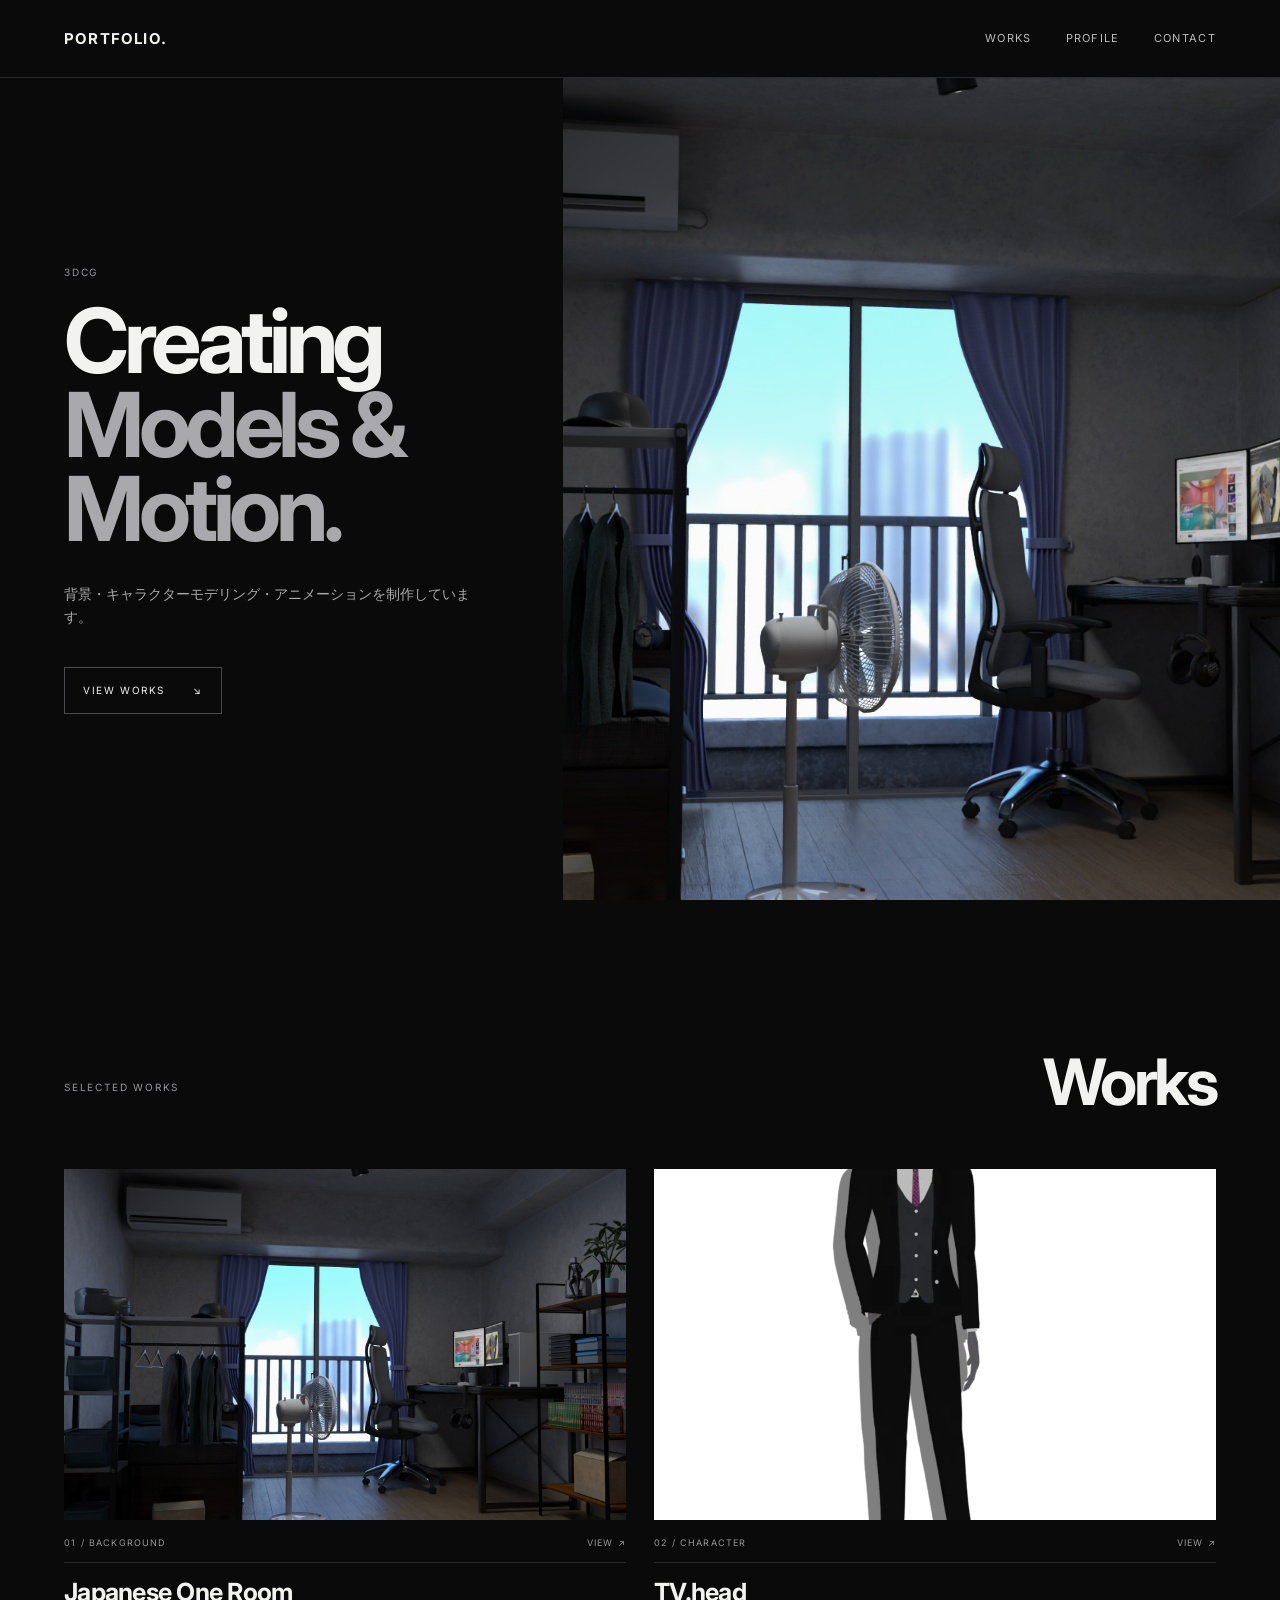
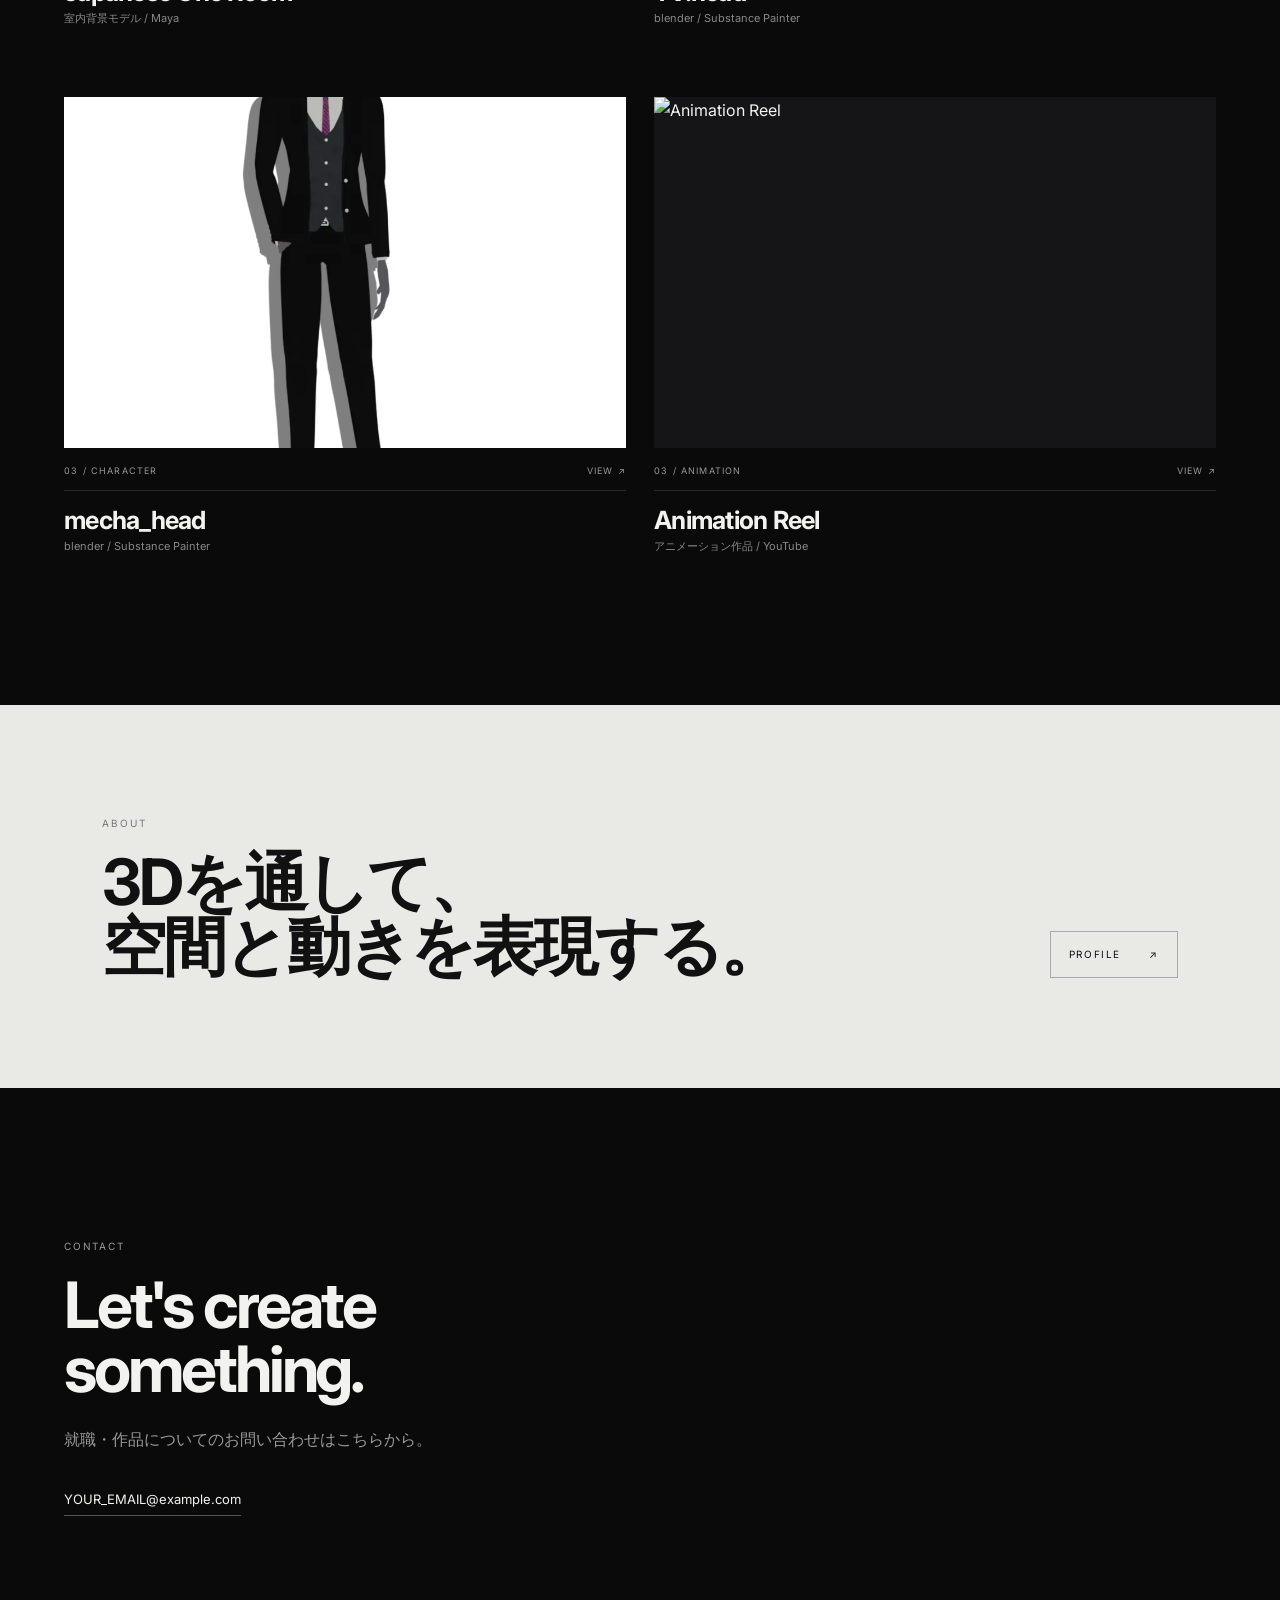
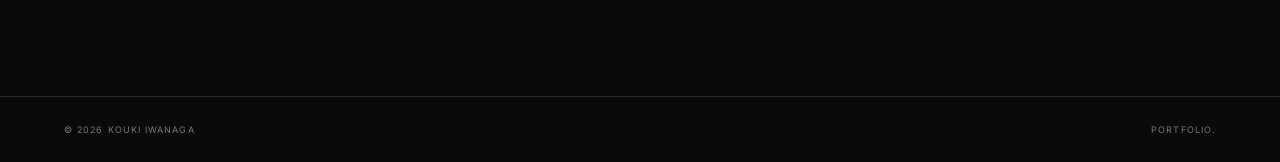
==== index.html @ c3f49a38 "Update character section and add mechahead section" ====
<!DOCTYPE html>
<html lang="ja">
<head>
  <meta charset="UTF-8">
  <meta name="viewport" content="width=device-width, initial-scale=1.0">
  <meta name="description" content="3DCG / Unity / Maya Portfolio">
  <title>PORTFOLIO | 3DCG / Unity / Maya</title>
  <link rel="stylesheet" href="style.css">
</head>

<body>

  <!-- =========================
       HEADER
  ========================== -->
  <header class="site-header">

    <a class="logo" href="index.html">
      PORTFOLIO<span>.</span>
    </a>

    <nav>
      <a href="#works">WORKS</a>
      <a href="profile.html">PROFILE</a>
      <a href="#contact">CONTACT</a>
    </nav>

  </header>


  <main>

    <!-- =========================
         HERO
    ========================== -->

    <section class="hero">

      <div class="hero-copy">

        <p class="eyebrow">
          3DCG
        </p>

        <h1>
          Creating<br>
          <em>Models & Motion.</em>
        </h1>

        <p class="lead">
          背景・キャラクターモデリング・アニメーションを制作しています。
        </p>

        <a class="button" href="#works">
          VIEW WORKS <span>↘</span>
        </a>

      </div>


      <!-- =========================
           HERO SLIDESHOW
      ========================== -->

      <div class="hero-image">

        <!-- Slide 1 : Background -->
        <a
          class="hero-slide active"
          href="works/background.html"
        >
          <img
            src="assets/room-render.png"
            alt="Japanese One Room"
          >

          <div class="hero-slide-info">
            <span>01 / BACKGROUND</span>
            <strong>Japanese One Room</strong>
          </div>
        </a>


        <!-- Slide 2 : Character -->
        <a
          class="hero-slide"
          href="works/character.html"
        >
          <img
            src="assets/character.jpg"
            alt="Human Character"
          >

          <div class="hero-slide-info">
            <span>02 / CHARACTER</span>
            <strong>Human Character</strong>
          </div>
        </a>


        <!-- Slide 3 : Animation -->
        <a
          class="hero-slide"
          href="works/animation.html"
        >
          <img
            src="assets/animation.jpg"
            alt="Animation Reel"
          >

          <div class="hero-slide-info">
            <span>03 / ANIMATION</span>
            <strong>Animation Reel</strong>
          </div>
        </a>


        <!-- Slide indicator -->

        <div class="hero-slide-counter">

          <span class="counter active">
            01
          </span>

          <span class="counter">
            02
          </span>

          <span class="counter">
            03
          </span>

        </div>

      </div>

    </section>


    <!-- =========================
         WORKS
    ========================== -->

    <section id="works" class="section">

      <div class="section-heading">

        <p class="eyebrow">
          SELECTED WORKS
        </p>

        <h2>
          Works
        </h2>

      </div>


      <div class="work-grid">


        <!-- =========================
             01 BACKGROUND
        ========================== -->

        <a
          class="work-card"
          href="works/background.html"
        >

          <div class="thumb">

            <img
              src="assets/room-render.png"
              alt="Japanese One Room"
            >

          </div>

          <div class="card-meta">

            <span>
              01 / BACKGROUND
            </span>

            <span>
              VIEW ↗
            </span>

          </div>

          <h3>
            Japanese One Room
          </h3>

          <p>
            室内背景モデル / Maya
          </p>

        </a>



        <!-- =========================
             02 TVhead
        ========================== -->

        <a
          class="work-card"
          href="works/TVhead.html"
        >

          <div class="thumb">

            <img
              src="assets/TVhead_立2.png"
              alt="Human Character"
            >

          </div>

          <div class="card-meta">

            <span>
              02 / CHARACTER
            </span>

            <span>
              VIEW ↗
            </span>

          </div>

          <h3>
            TV.head
          </h3>

          <p>
            blender / Substance Painter
          </p>

        </a>

  <!-- =========================
             03 mechahead
        ========================== -->

        <a
          class="work-card"
          href="works/mechahead.html"
        >

          <div class="thumb">

            <img
              src="assets/TVhead_立2.png"
              alt="Human Character"
            >

          </div>

          <div class="card-meta">

            <span>
              03 / CHARACTER
            </span>

            <span>
              VIEW ↗
            </span>

          </div>

          <h3>
            mecha_head
          </h3>

          <p>
            blender / Substance Painter
          </p>

        </a>



        <!-- =========================
             03 ANIMATION
        ========================== -->

        <a
          class="work-card"
          href="works/animation.html"
        >

          <div class="thumb">

            <img
              src="assets/animation.jpg"
              alt="Animation Reel"
            >

          </div>

          <div class="card-meta">

            <span>
              03 / ANIMATION
            </span>

            <span>
              VIEW ↗
            </span>

          </div>

          <h3>
            Animation Reel
          </h3>

          <p>
            アニメーション作品 / YouTube
          </p>

        </a>


      </div>

    </section>



    <!-- =========================
         ABOUT
    ========================== -->

    <section class="about-strip">

      <div>

        <p class="eyebrow">
          ABOUT
        </p>

        <h2>
          3Dを通して、<br>
          空間と動きを表現する。
        </h2>

      </div>

      <a
        class="button button-dark"
        href="profile.html"
      >
        PROFILE <span>↗</span>
      </a>

    </section>



    <!-- =========================
         CONTACT
    ========================== -->

    <section
      id="contact"
      class="contact section"
    >

      <p class="eyebrow">
        CONTACT
      </p>

      <h2>
        Let's create<br>
        something.
      </h2>

      <p>
        就職・作品についてのお問い合わせはこちらから。
      </p>

      <a
        class="contact-link"
        href="mailto:YOUR_EMAIL@example.com"
      >
        YOUR_EMAIL@example.com
      </a>

    </section>

  </main>



  <!-- =========================
       FOOTER
  ========================== -->

  <footer>

    <span>
      © 2026 KOUKI IWANAGA
    </span>

    <span>
      PORTFOLIO.
    </span>

  </footer>



  <!-- =========================
       SLIDESHOW JAVASCRIPT
  ========================== -->

  <script>

    const slides =
      document.querySelectorAll(".hero-slide");

    const counters =
      document.querySelectorAll(".counter");

    let currentSlide = 0;

    const slideDuration = 5000;


    function showSlide(index) {

      // 現在のスライドを解除

      slides.forEach((slide) => {
        slide.classList.remove("active");
      });

      counters.forEach((counter) => {
        counter.classList.remove("active");
      });


      // 次のスライドを表示

      slides[index].classList.add("active");

      counters[index].classList.add("active");


      currentSlide = index;

    }


    function nextSlide() {

      let next =
        currentSlide + 1;

      if (next >= slides.length) {
        next = 0;
      }

      showSlide(next);

    }


    // 5秒ごとに切り替え

    setInterval(
      nextSlide,
      slideDuration
    );


    // カウンターをクリックして切り替え

    counters.forEach(
      (counter, index) => {

        counter.addEventListener(
          "click",
          () => {

            showSlide(index);

          }
        );

      }
    );

  </script>


</body>
</html>
---- style.css ----
@import url('https://fonts.googleapis.com/css2?family=Inter:wght@400;500;600;700&display=swap');

:root{
  --bg:#0a0a0b; --text:#f2f2f0; --muted:#96969a; --line:#29292c;
  --light:#e9e9e5; --dark:#111113; --max:1280px;
}
*{box-sizing:border-box}
html{scroll-behavior:smooth}
body{margin:0;background:var(--bg);color:var(--text);font-family:Inter,"Noto Sans JP",sans-serif;line-height:1.7}
a{color:inherit;text-decoration:none}
.site-header{height:78px;padding:0 5vw;display:flex;align-items:center;justify-content:space-between;border-bottom:1px solid var(--line);position:relative;z-index:2}
.logo{font-weight:700;letter-spacing:.08em;font-size:15px}.logo span{color:#fff}
nav{display:flex;gap:34px;font-size:11px;letter-spacing:.12em;color:#bbb}
nav a:hover,.contact-link:hover{color:#fff}
.hero{min-height:calc(100vh - 78px);display:grid;grid-template-columns:44% 56%;align-items:center;max-width:1600px;margin:auto}
.hero-copy{padding:7vw 5vw;position:relative;z-index:1}
.eyebrow{font-size:10px;letter-spacing:.18em;color:var(--muted);margin:0 0 18px;text-transform:uppercase}
h1{font-size:clamp(52px,7vw,110px);line-height:.94;letter-spacing:-.06em;margin:0 0 30px}
h1 em{font-style:normal;color:#a9a9ad}
.lead{max-width:430px;color:#aaa;font-size:14px;margin-bottom:38px}
.button{display:inline-flex;gap:28px;align-items:center;border:1px solid #4a4a4d;padding:14px 18px;font-size:10px;letter-spacing:.16em}
.button:hover{background:#fff;color:#000}
.hero-image{height:100%;min-height:650px;overflow:hidden}
.hero-image img{width:100%;height:100%;object-fit:cover;object-position:center;display:block;filter:saturate(.82)}
.section{max-width:var(--max);margin:auto;padding:150px 5vw}
.section-heading{display:flex;justify-content:space-between;align-items:end;margin-bottom:55px}
h2{font-size:clamp(42px,5vw,72px);letter-spacing:-.05em;line-height:1;margin:0}
.work-grid{display:grid;grid-template-columns:1fr 1fr;gap:70px 28px}
.work-large{grid-column:span 2}
.thumb{aspect-ratio:16/10;overflow:hidden;background:#151517}
.thumb img{width:100%;height:100%;object-fit:cover;display:block;transition:transform .6s}
.work-card:hover img{transform:scale(1.025)}
.card-meta{display:flex;justify-content:space-between;border-bottom:1px solid var(--line);padding:15px 0 11px;font-size:9px;letter-spacing:.13em;color:#999}
.work-card h3{font-size:25px;line-height:1.2;margin:14px 0 2px;letter-spacing:-.03em}
.work-card p{font-size:11px;color:#888;margin:0}
.placeholder,.video-placeholder{display:flex;align-items:center;justify-content:center;color:#707075;letter-spacing:.15em;font-size:12px;text-align:center;background:linear-gradient(135deg,#151517,#242428)}
.video-placeholder{background:linear-gradient(135deg,#1c1c1f,#303035)}
.about-strip{background:var(--light);color:#111;padding:110px 8vw;display:flex;align-items:end;justify-content:space-between}
.about-strip .eyebrow{color:#777}
.button-dark{border-color:#aaa}
.button-dark:hover{background:#111;color:#fff}
.contact{padding-bottom:180px}.contact h2{margin-bottom:25px}.contact p{color:#999}.contact-link{display:inline-block;margin-top:18px;font-size:13px;border-bottom:1px solid #555;padding-bottom:5px}
footer{border-top:1px solid var(--line);padding:25px 5vw;display:flex;justify-content:space-between;color:#777;font-size:9px;letter-spacing:.12em}

.inner-page{max-width:var(--max);margin:auto;padding:100px 5vw 150px}
.page-title{margin-bottom:65px}.page-title h1{font-size:clamp(60px,9vw,130px)}
.detail-image{width:100%;display:block;max-height:80vh;object-fit:contain;background:#101012}
.detail-info{display:grid;grid-template-columns:1fr 1fr;gap:70px;padding:90px 0 55px;border-bottom:1px solid var(--line)}
.detail-info h2{font-size:42px}.detail-info p{color:#aaa;max-width:580px}
.spec-grid{display:grid;grid-template-columns:repeat(3,1fr);gap:1px;background:var(--line);margin-top:1px}
.spec-grid div{background:var(--bg);padding:28px}.spec-grid span{display:block;font-size:9px;color:#777;letter-spacing:.14em;margin-bottom:8px}.spec-grid strong{font-size:13px;font-weight:500}
.empty-detail{aspect-ratio:16/9;background:linear-gradient(135deg,#141416,#29292d);display:flex;flex-direction:column;align-items:center;justify-content:center;color:#777;text-align:center;letter-spacing:.1em}.empty-detail small{letter-spacing:0;margin-top:12px;color:#555}
.youtube-wrap{position:relative;width:100%;aspect-ratio:16/9;background:#111}.youtube-wrap iframe{position:absolute;inset:0;width:100%;height:100%;border:0}
.profile-layout{display:grid;grid-template-columns:1fr 1fr;gap:8vw;padding:60px 0 120px;border-top:1px solid var(--line)}
.profile-name{font-size:32px;margin:0}.profile-role{font-size:10px;letter-spacing:.15em;color:#777}.profile-text p{color:#aaa;max-width:600px}
.skills{border-top:1px solid var(--line);padding-top:35px}.skill-list{margin-top:25px}.skill-list>div{display:grid;grid-template-columns:1fr 2fr;border-bottom:1px solid var(--line);padding:22px 0}.skill-list strong{font-size:17px}.skill-list span{color:#888;font-size:12px}

@media(max-width:800px){
  .site-header{padding:0 20px}.site-header nav{gap:13px}
  .hero{display:block}.hero-copy{padding:75px 20px 55px}.hero-image{min-height:55vh}
  .section{padding:90px 20px}.section-heading{display:block}.section-heading h2{margin-top:10px}
  .work-grid{grid-template-columns:1fr;gap:50px}.work-large{grid-column:auto}
  .about-strip{padding:80px 20px;display:block}.about-strip .button{margin-top:35px}
  footer{padding:20px;gap:15px;font-size:8px}
  .inner-page{padding:65px 20px 100px}.detail-info,.profile-layout{grid-template-columns:1fr;gap:30px;padding:55px 0 75px}.spec-grid{grid-template-columns:1fr}.page-title{margin-bottom:45px}
}
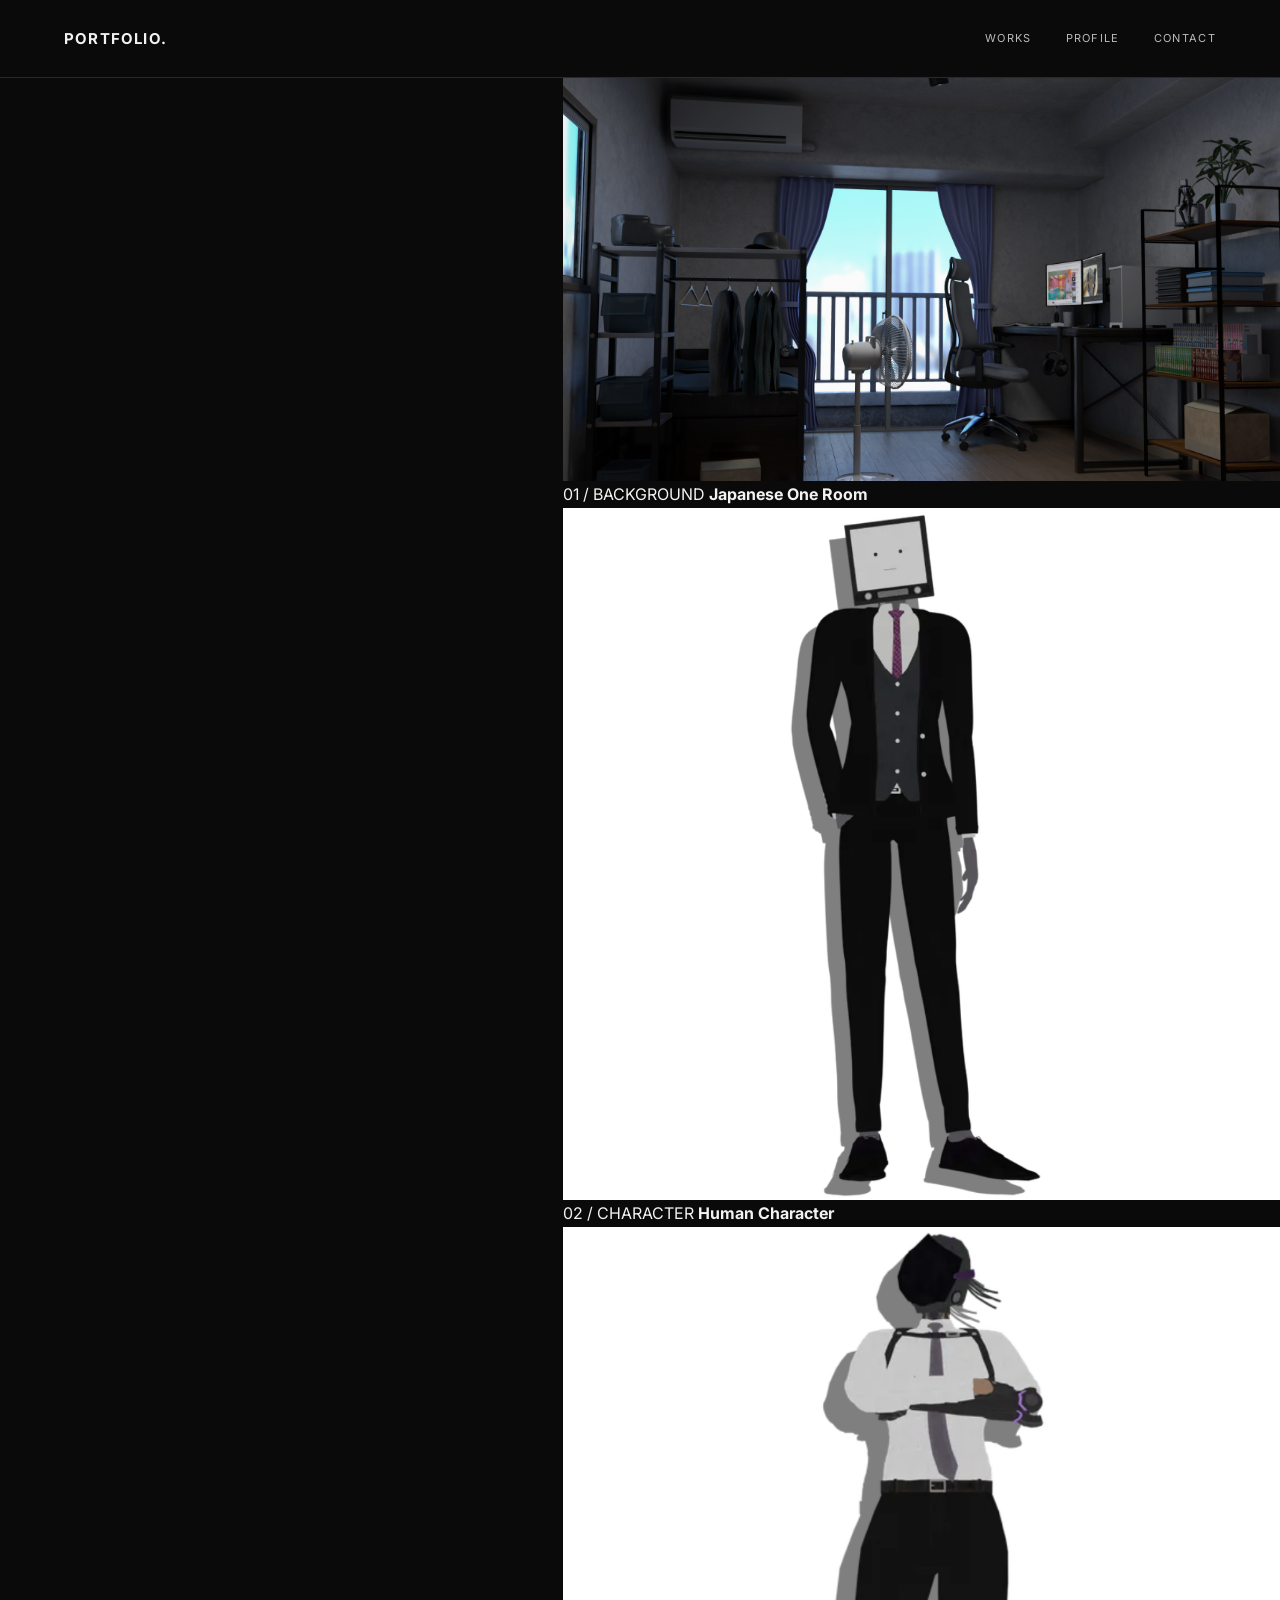
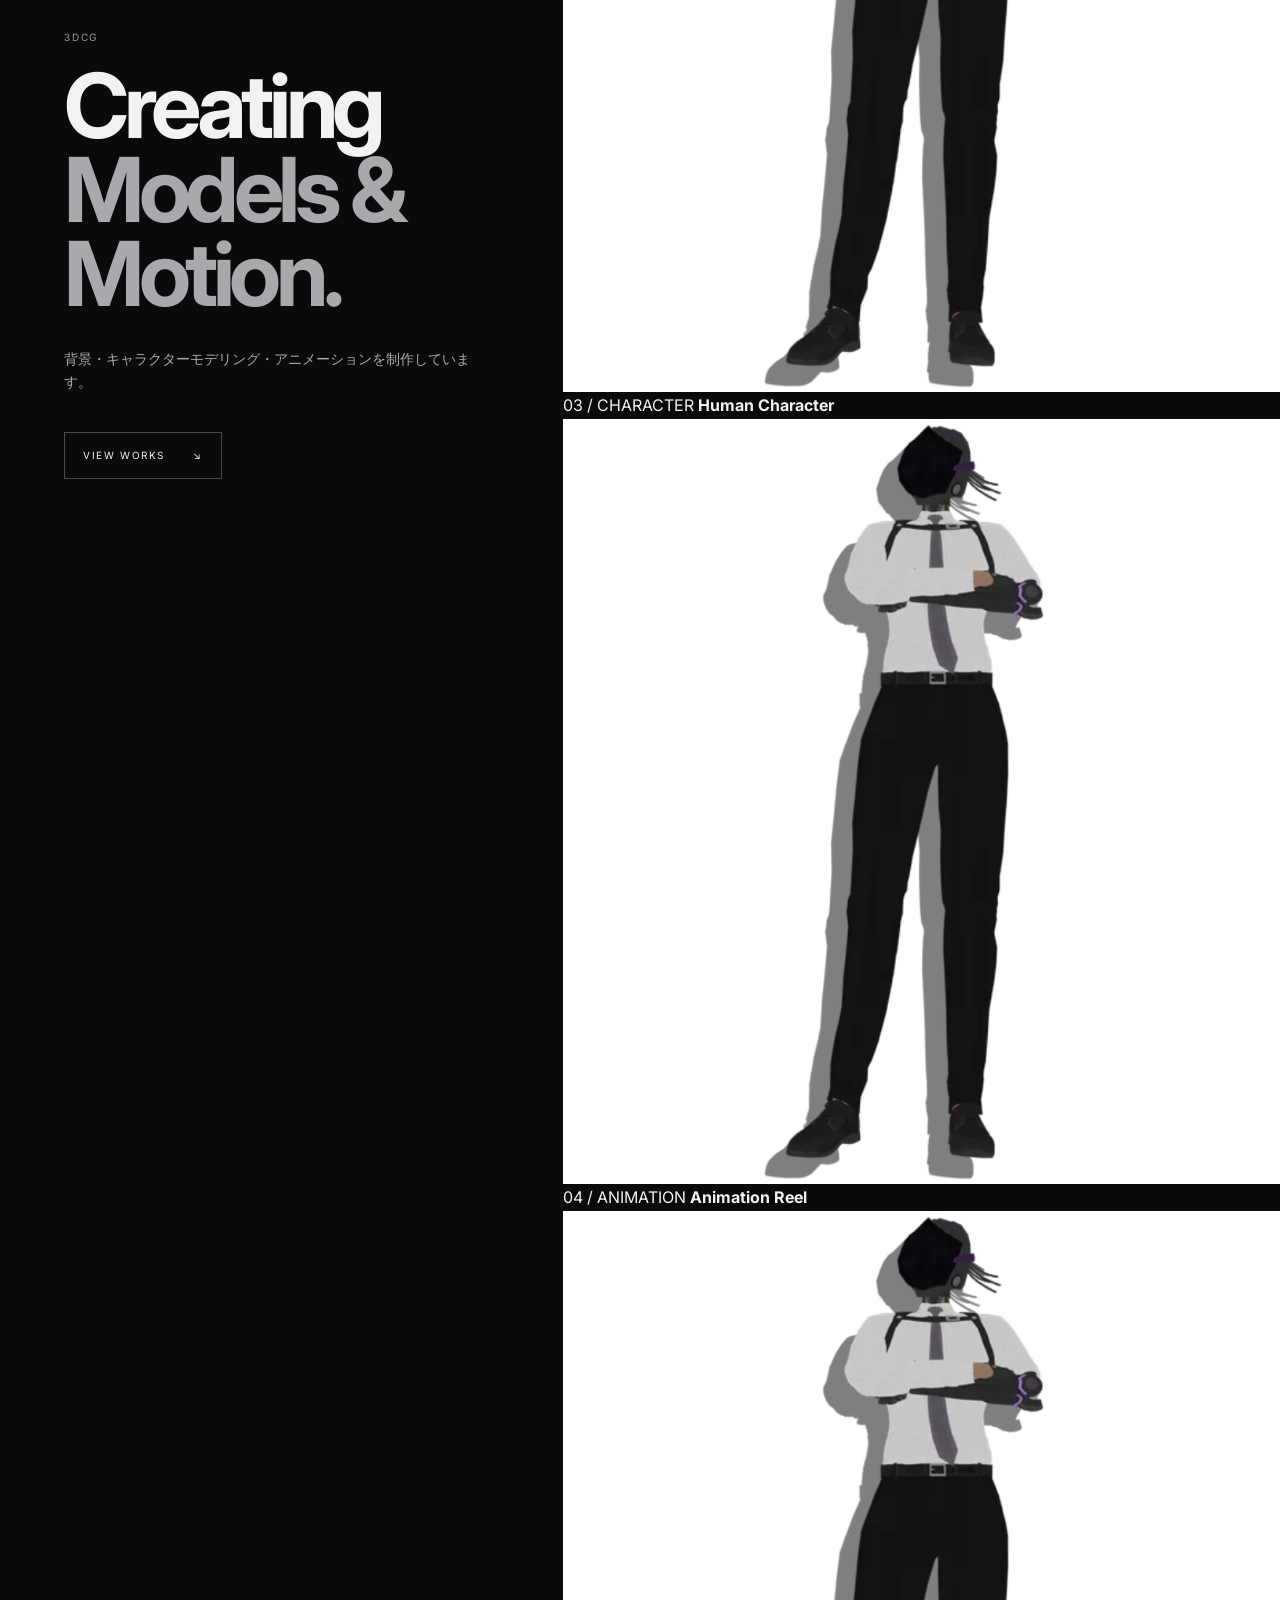
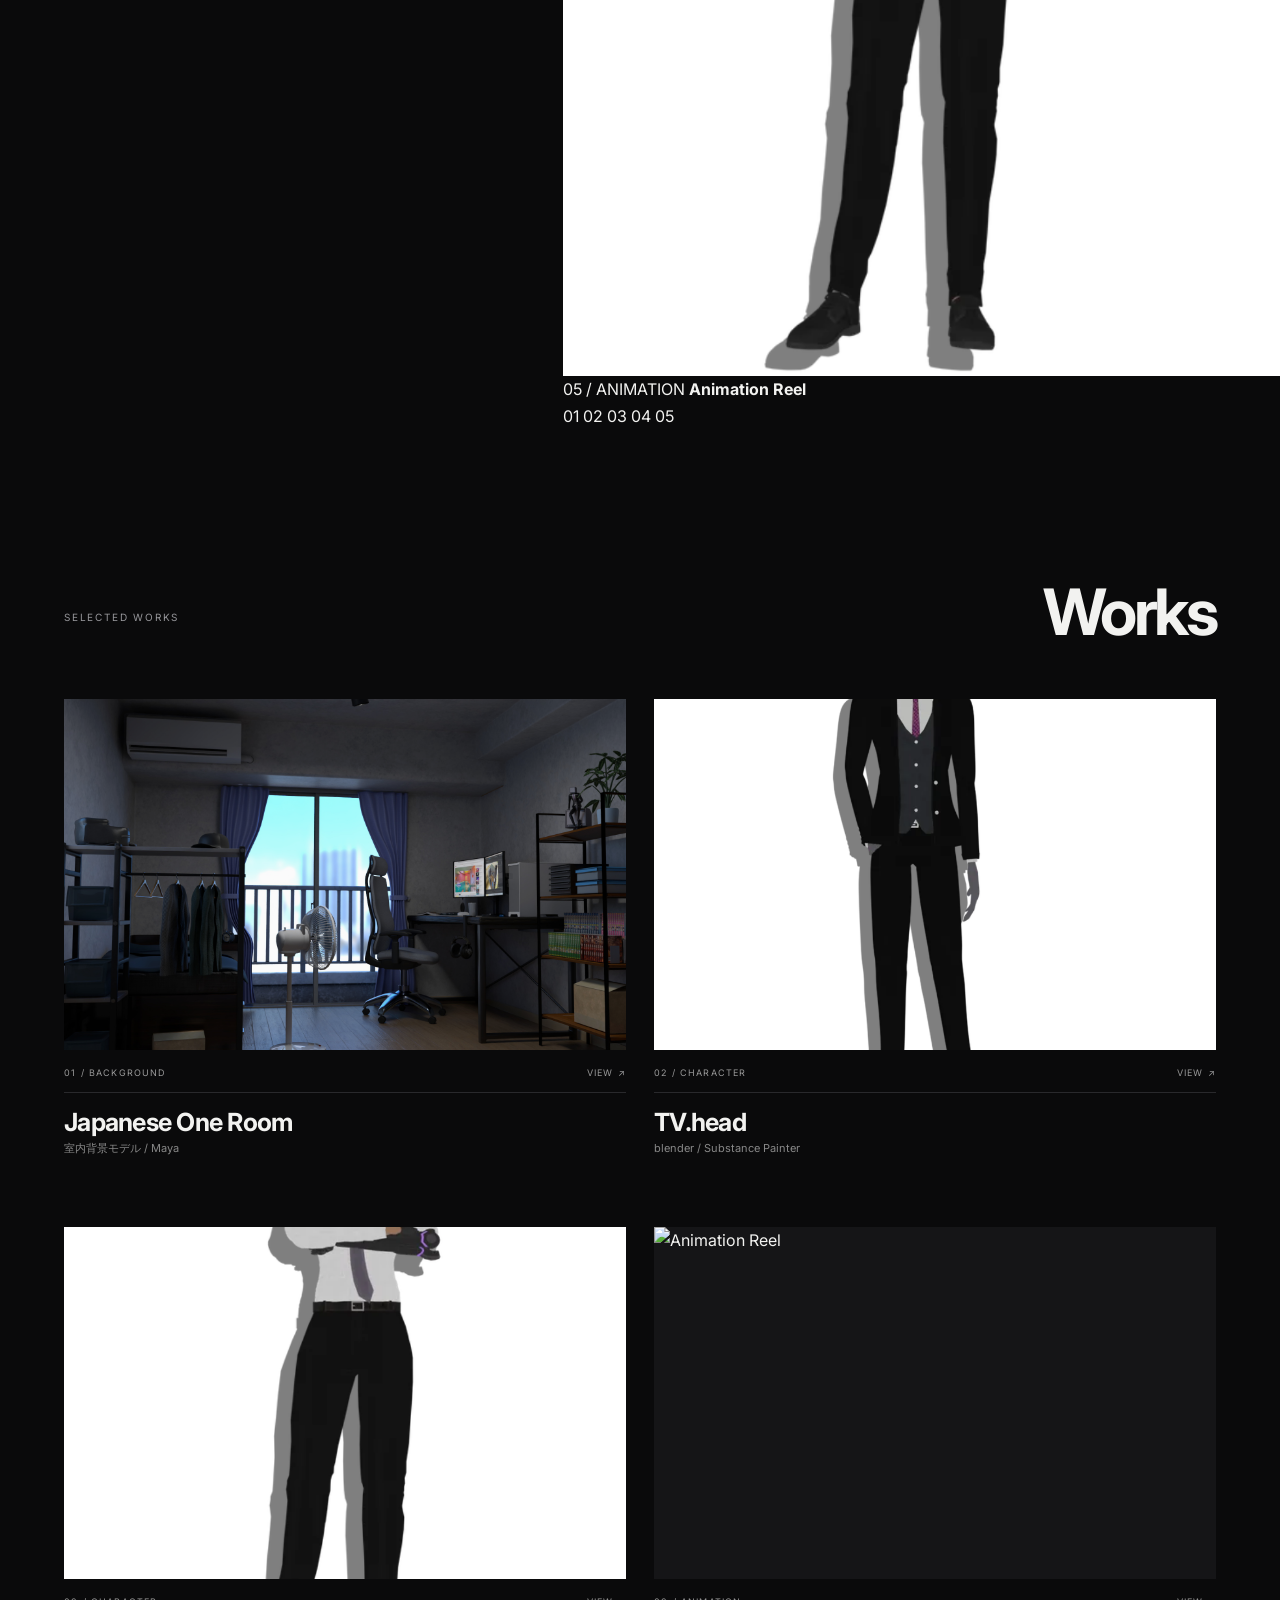
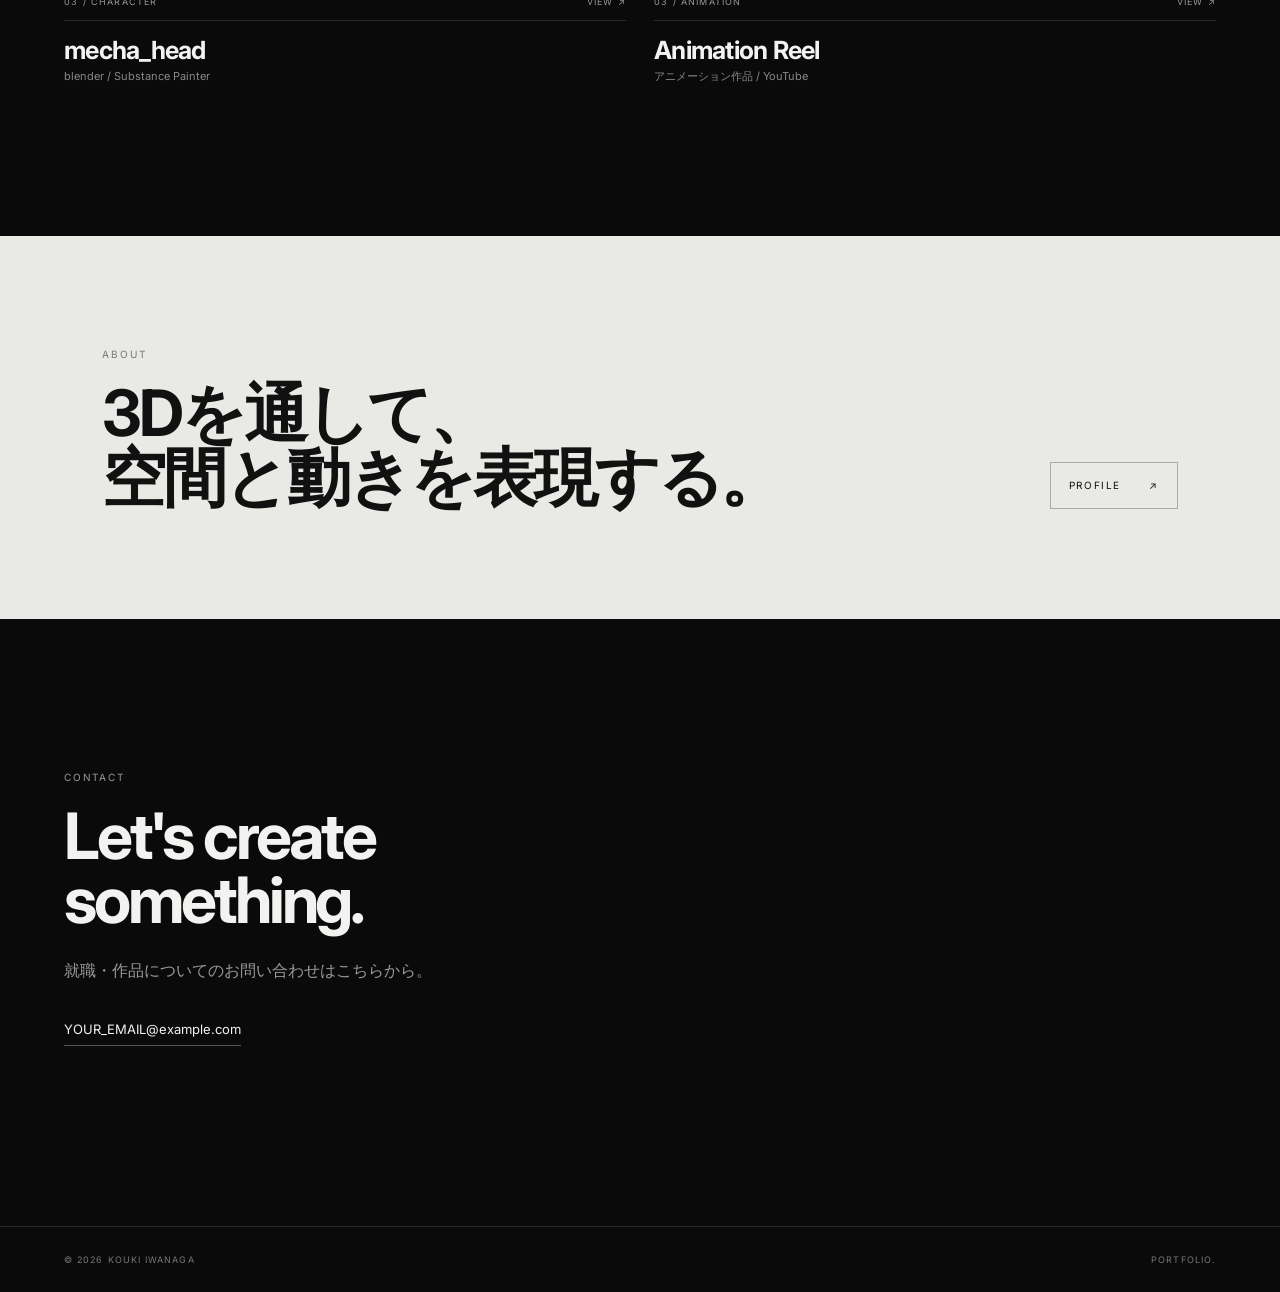
==== commit 2bb78b03: "Update index.html" ====
--- a/index.html
+++ b/index.html
@@ -65,10 +65,7 @@
       <div class="hero-image">
 
         <!-- Slide 1 : Background -->
-        <a
-          class="hero-slide active"
-          href="works/background.html"
-        >
+        <div class="hero-slide active">
           <img
             src="assets/room-render.png"
             alt="Japanese One Room"
@@ -81,13 +78,10 @@
         </a>
 
 
-        <!-- Slide 2 : Character -->
-        <a
-          class="hero-slide"
-          href="works/character.html"
-        >
+        <!-- Slide 2 : Character1 -->
+        <div class="hero-slide">
           <img
-            src="assets/character.jpg"
+            src="assets/TVhead_立2.png"
             alt="Human Character"
           >
 
@@ -98,23 +92,50 @@
         </a>
 
 
-        <!-- Slide 3 : Animation -->
-        <a
-          class="hero-slide"
-          href="works/animation.html"
-        >
+        <!-- Slide 3 : Character2 -->
+        <div class="hero-slide">
           <img
-            src="assets/animation.jpg"
+            src="assets/mechahead_立2.png"
+            alt="Human Character"
+          >
+
+          <div class="hero-slide-info">
+            <span>03 / CHARACTER</span>
+            <strong>Human Character</strong>
+          </div>
+        </a>
+
+          
+        <!-- Slide 4 : Animation1 -->
+        <div class="hero-slide">
+          <img
+            src="assets/mechahead_立2.png"
             alt="Animation Reel"
           >
 
           <div class="hero-slide-info">
-            <span>03 / ANIMATION</span>
+            <span>04 / ANIMATION</span>
             <strong>Animation Reel</strong>
           </div>
         </a>
 
-
+          
+        <!-- Slide 5 : Animation2 -->
+        <div class="hero-slide">
+          <img
+            src="assets/mechahead_立2.png"
+            alt="Animation Reel"
+          >
+
+          <div class="hero-slide-info">
+            <span>05 / ANIMATION</span>
+            <strong>Animation Reel</strong>
+          </div>
+        </a>
+
+
+
+          
         <!-- Slide indicator -->
 
         <div class="hero-slide-counter">
@@ -129,6 +150,14 @@
 
           <span class="counter">
             03
+          </span>
+
+          <span class="counter">
+            04
+          </span>
+
+          <span class="counter">
+            05
           </span>
 
         </div>
@@ -254,7 +283,7 @@
           <div class="thumb">
 
             <img
-              src="assets/TVhead_立2.png"
+              src="assets/mechahead_立2.png"
               alt="Human Character"
             >
 
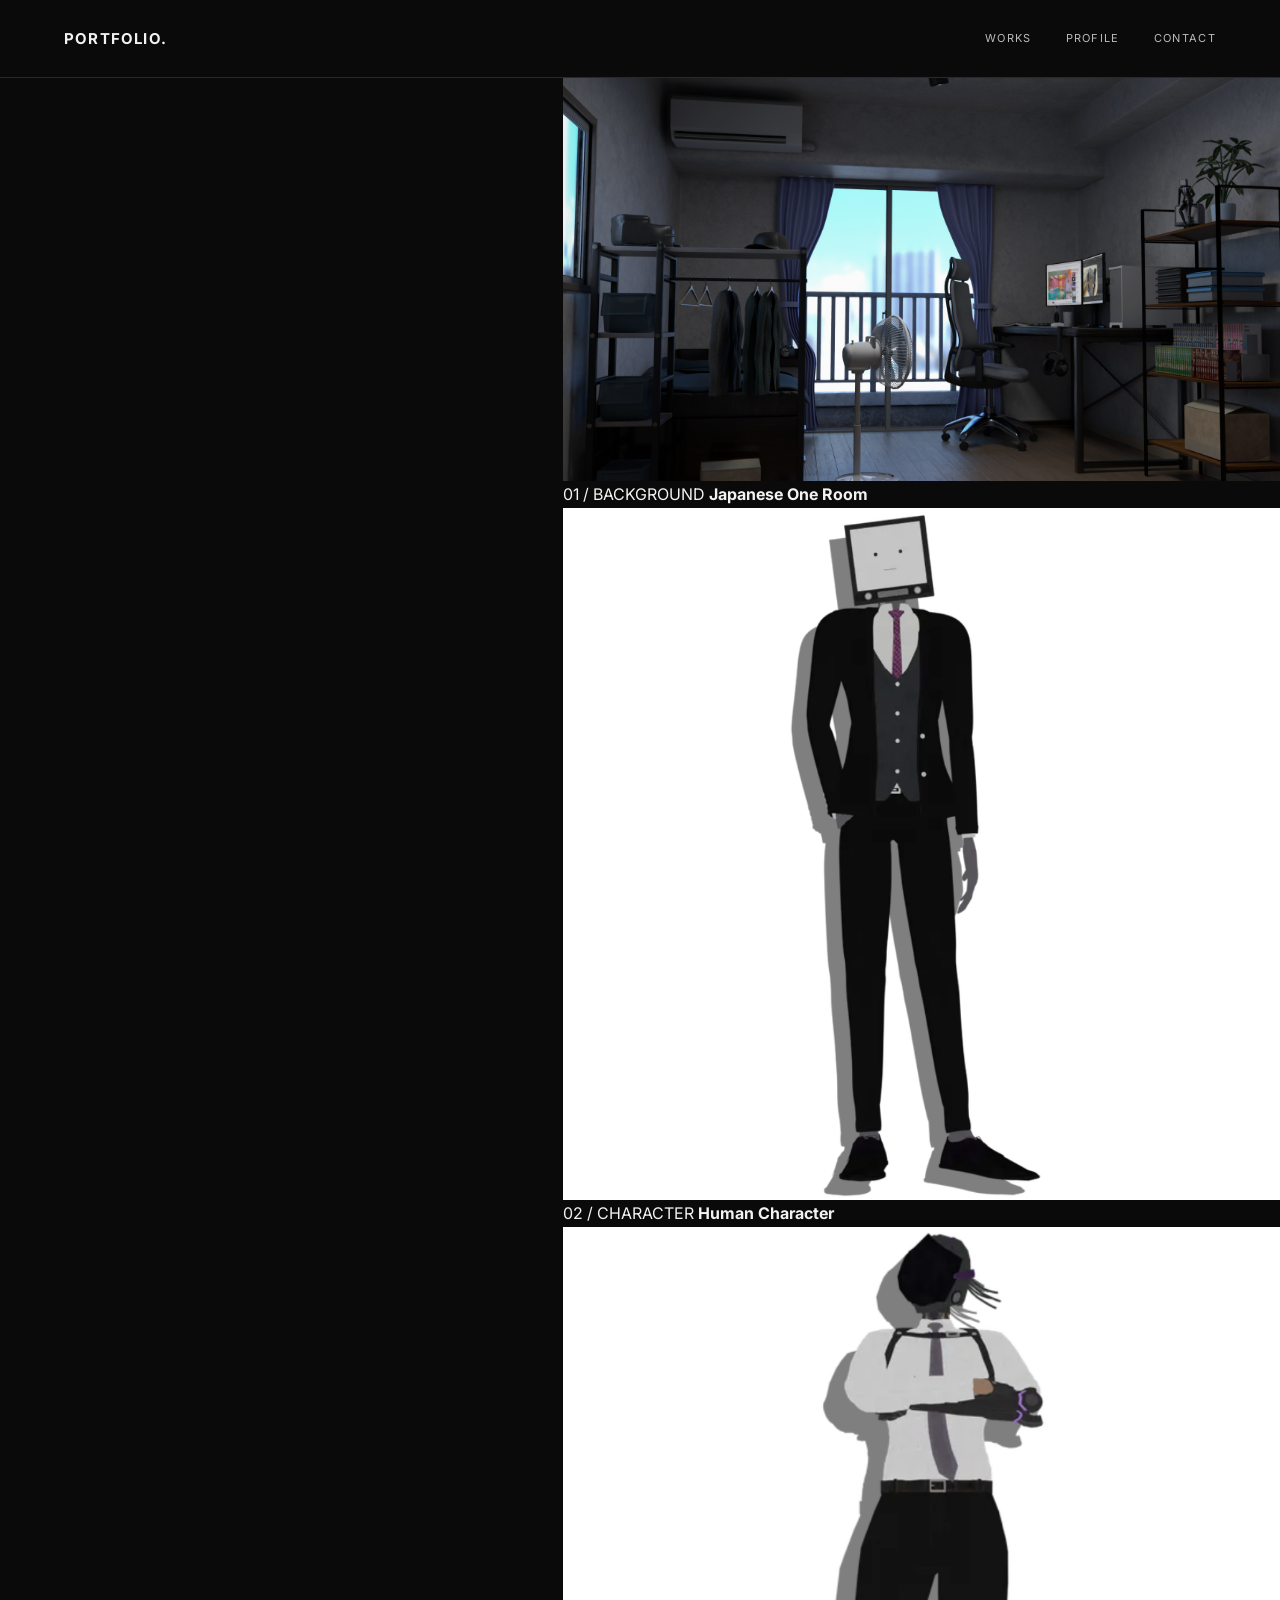
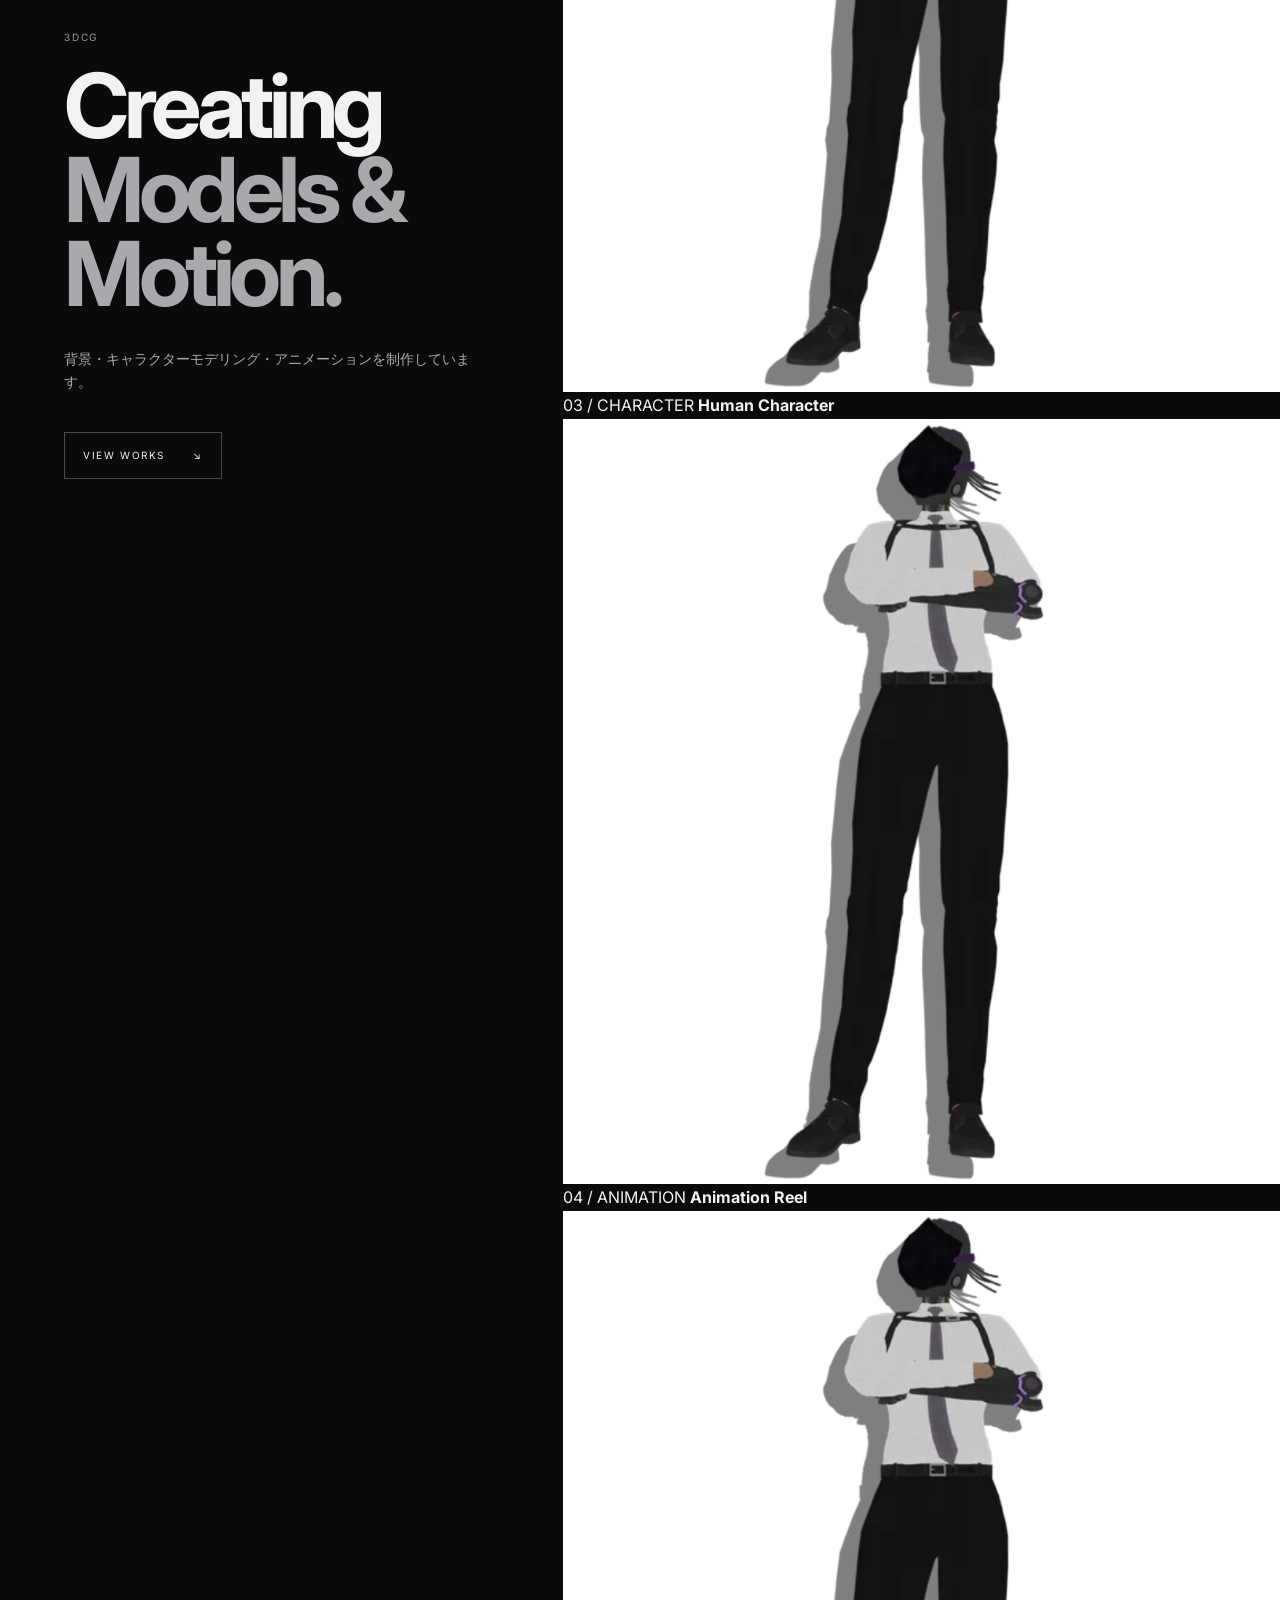
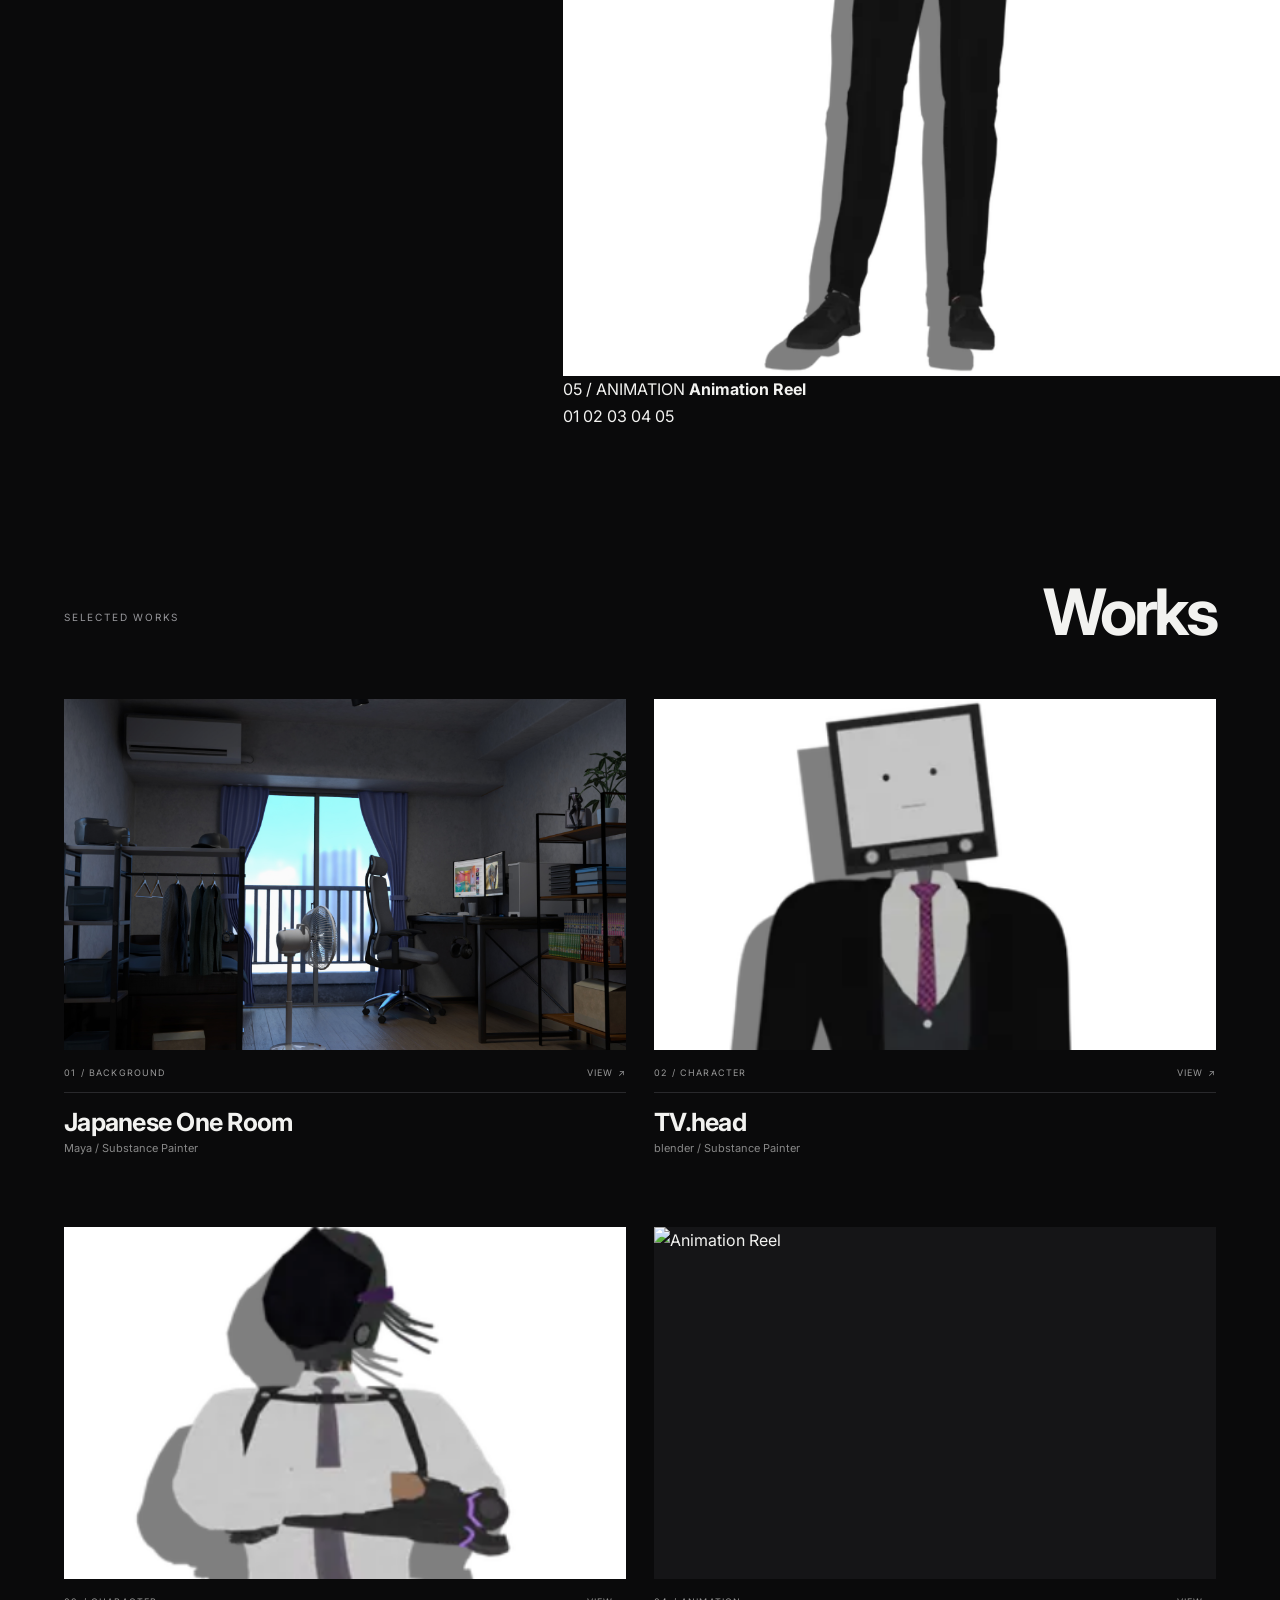
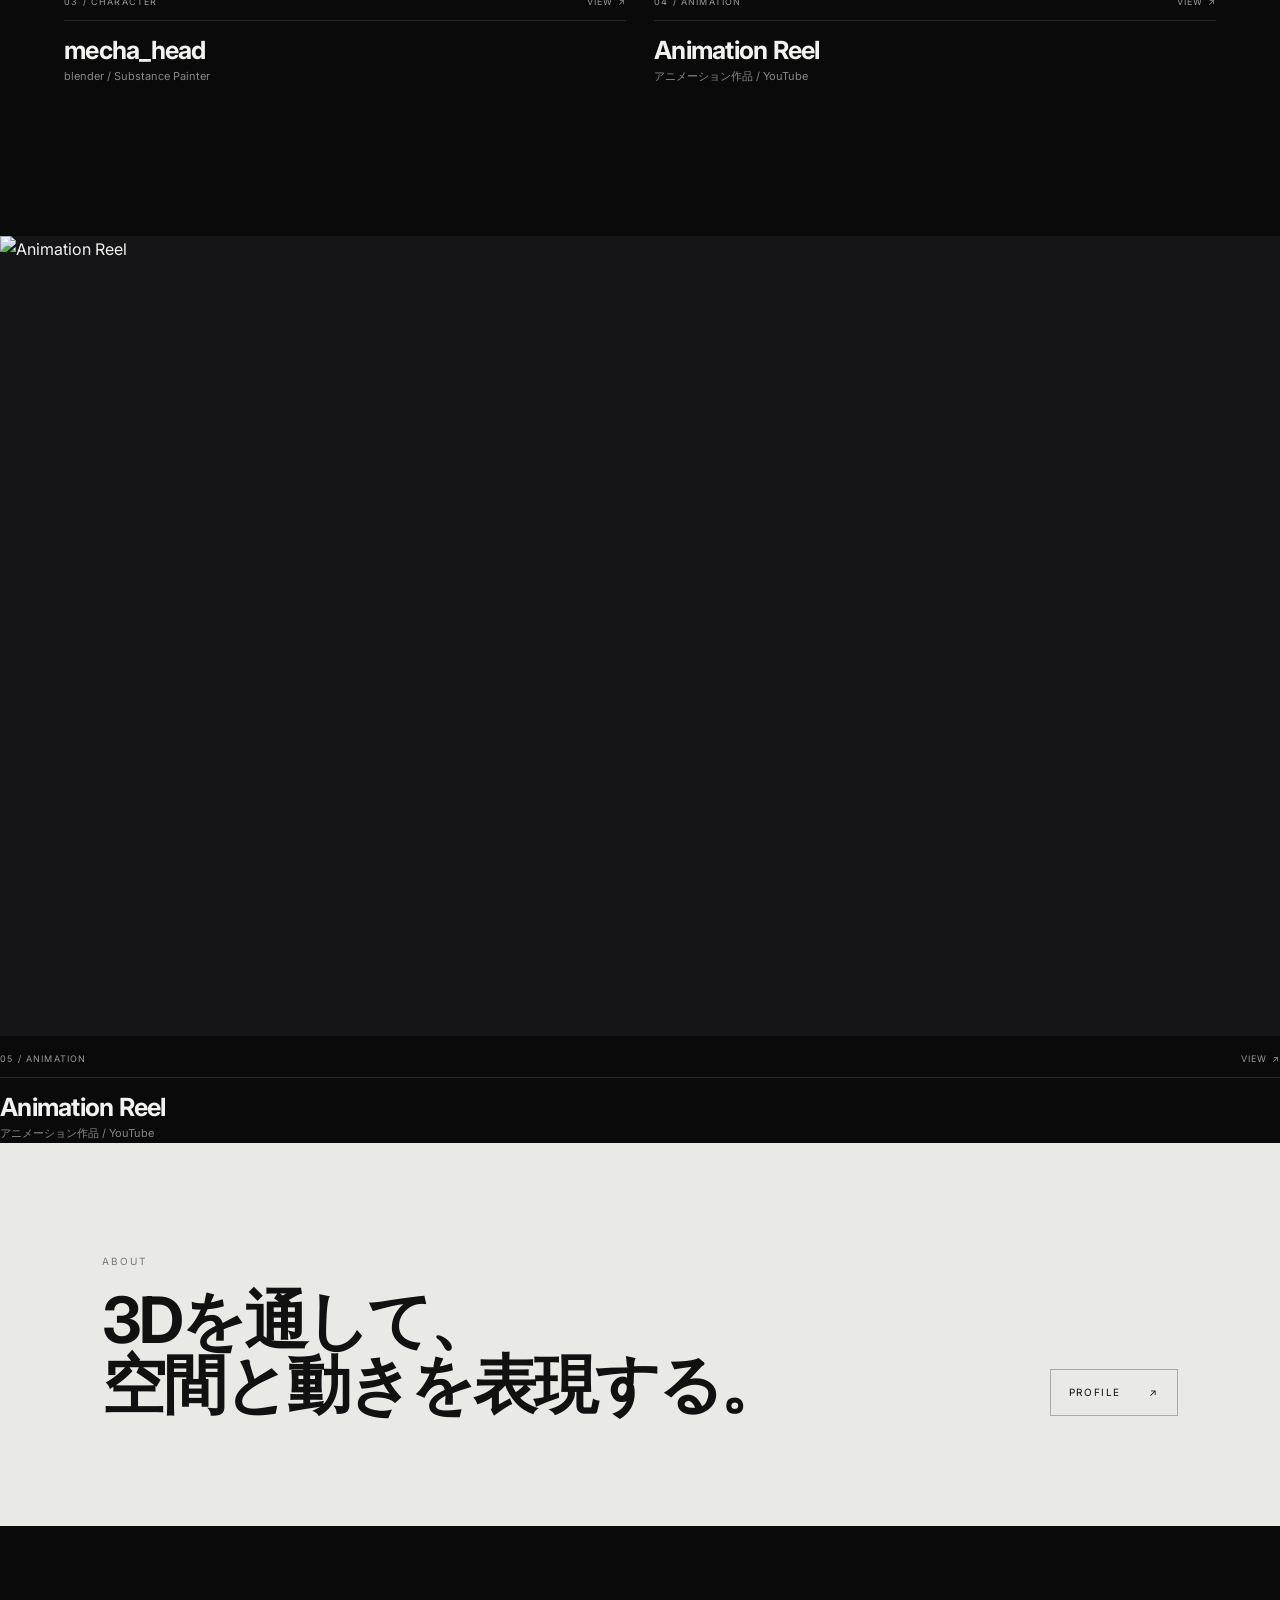
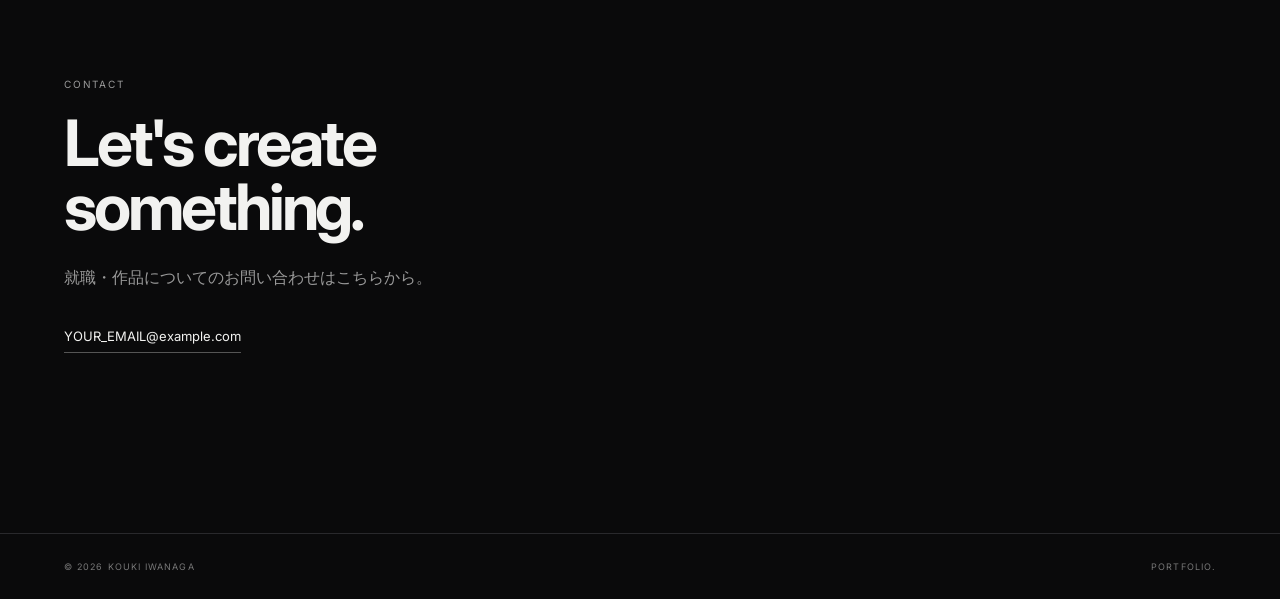
==== commit 1e08c149: "Update index.html" ====
--- a/index.html
+++ b/index.html
@@ -224,7 +224,7 @@
           </h3>
 
           <p>
-            室内背景モデル / Maya
+            Maya / Substance Painter
           </p>
 
         </a>
@@ -243,7 +243,7 @@
           <div class="thumb">
 
             <img
-              src="assets/TVhead_立2.png"
+              src="assets/TVhead_samune.png"
               alt="Human Character"
             >
 
@@ -283,7 +283,7 @@
           <div class="thumb">
 
             <img
-              src="assets/mechahead_立2.png"
+              src="assets/mechahead_samune.png"
               alt="Human Character"
             >
 
@@ -314,18 +314,18 @@
 
 
         <!-- =========================
-             03 ANIMATION
+             04 katanamoation
         ========================== -->
 
         <a
           class="work-card"
-          href="works/animation.html"
+          href="works/katanamoation.html"
         >
 
           <div class="thumb">
 
             <img
-              src="assets/animation.jpg"
+              src="assets/katanamoation.jpg"
               alt="Animation Reel"
             >
 
@@ -334,7 +334,7 @@
           <div class="card-meta">
 
             <span>
-              03 / ANIMATION
+              04 / ANIMATION
             </span>
 
             <span>
@@ -358,6 +358,51 @@
 
     </section>
 
+
+        <!-- =========================
+             05 PHANTOM/DRIVE
+        ========================== -->
+
+        <a
+          class="work-card"
+          href="works/PHANTOMDRIVE.html"
+        >
+
+          <div class="thumb">
+
+            <img
+              src="assets/PHANTOMDRIVE.jpg"
+              alt="Animation Reel"
+            >
+
+          </div>
+
+          <div class="card-meta">
+
+            <span>
+              05 / ANIMATION
+            </span>
+
+            <span>
+              VIEW ↗
+            </span>
+
+          </div>
+
+          <h3>
+            Animation Reel
+          </h3>
+
+          <p>
+            アニメーション作品 / YouTube
+          </p>
+
+        </a>
+
+
+      </div>
+
+    </section>
 
 
     <!-- =========================
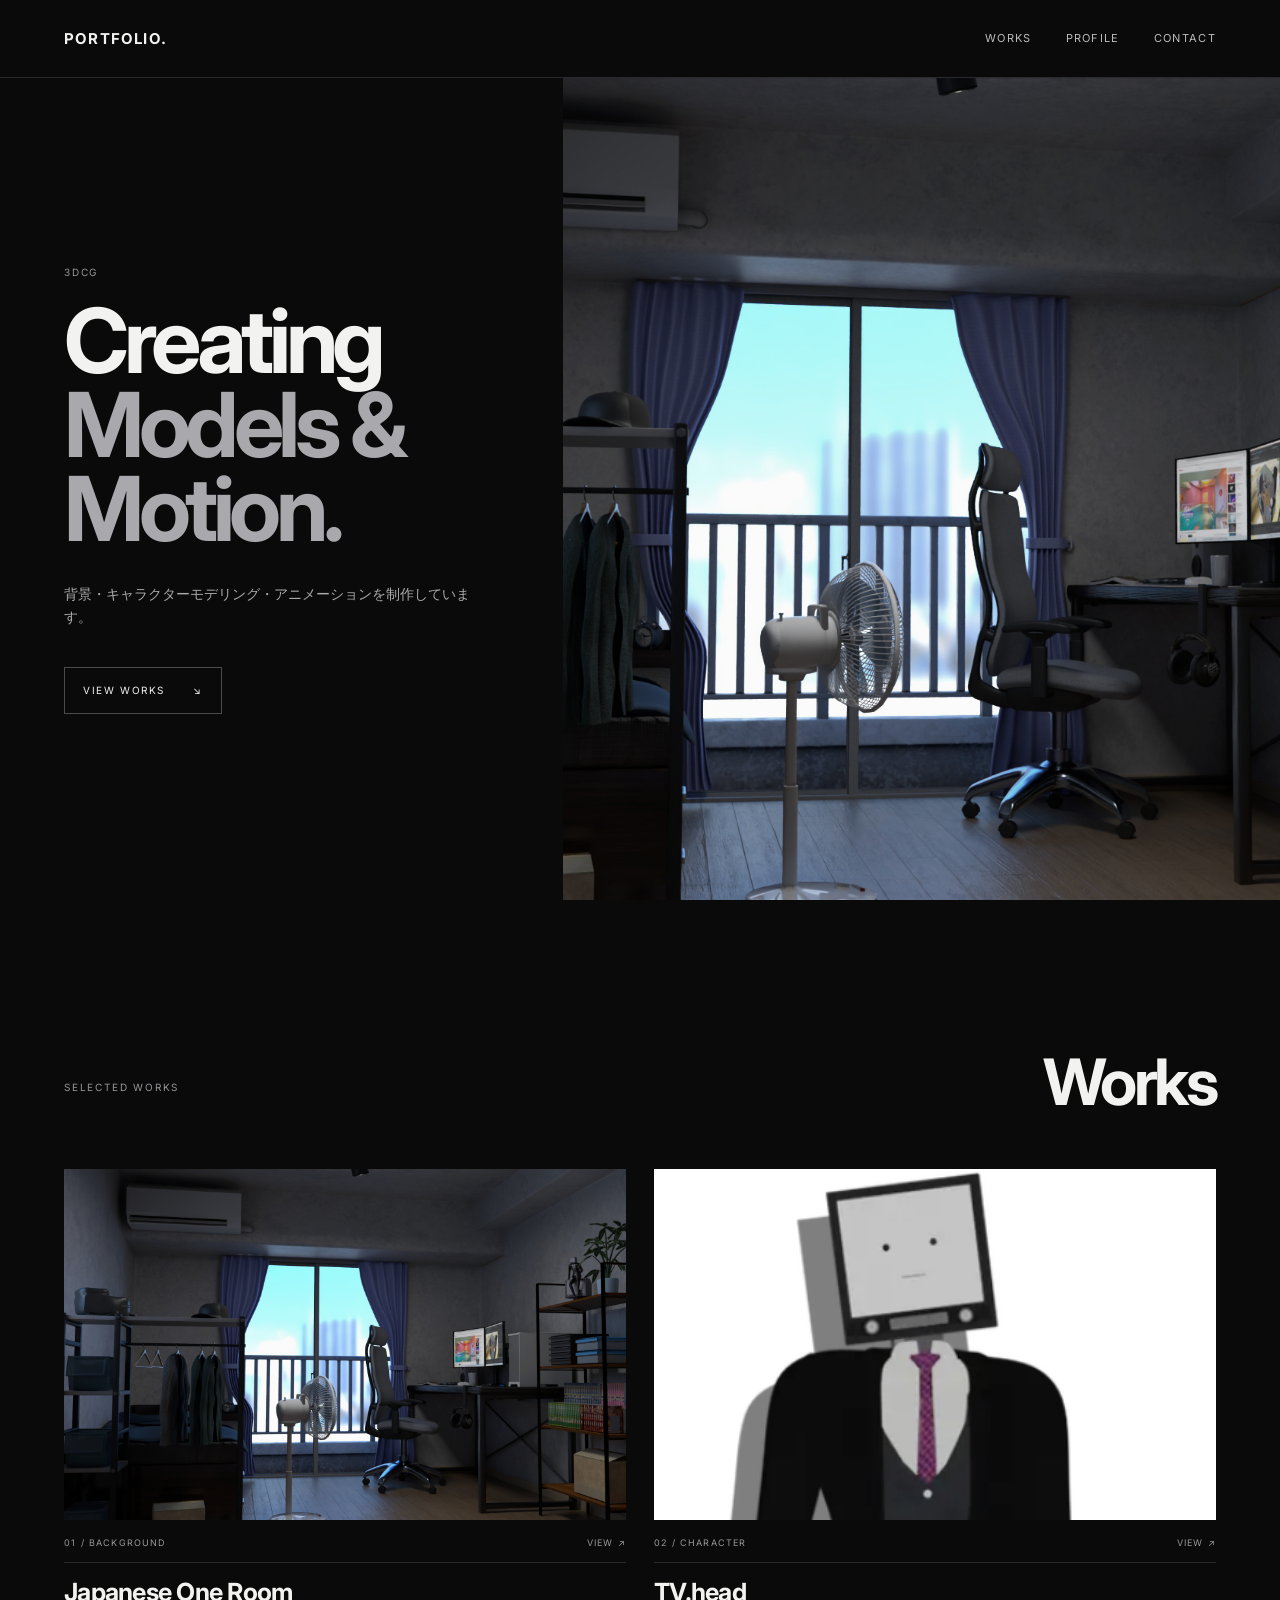
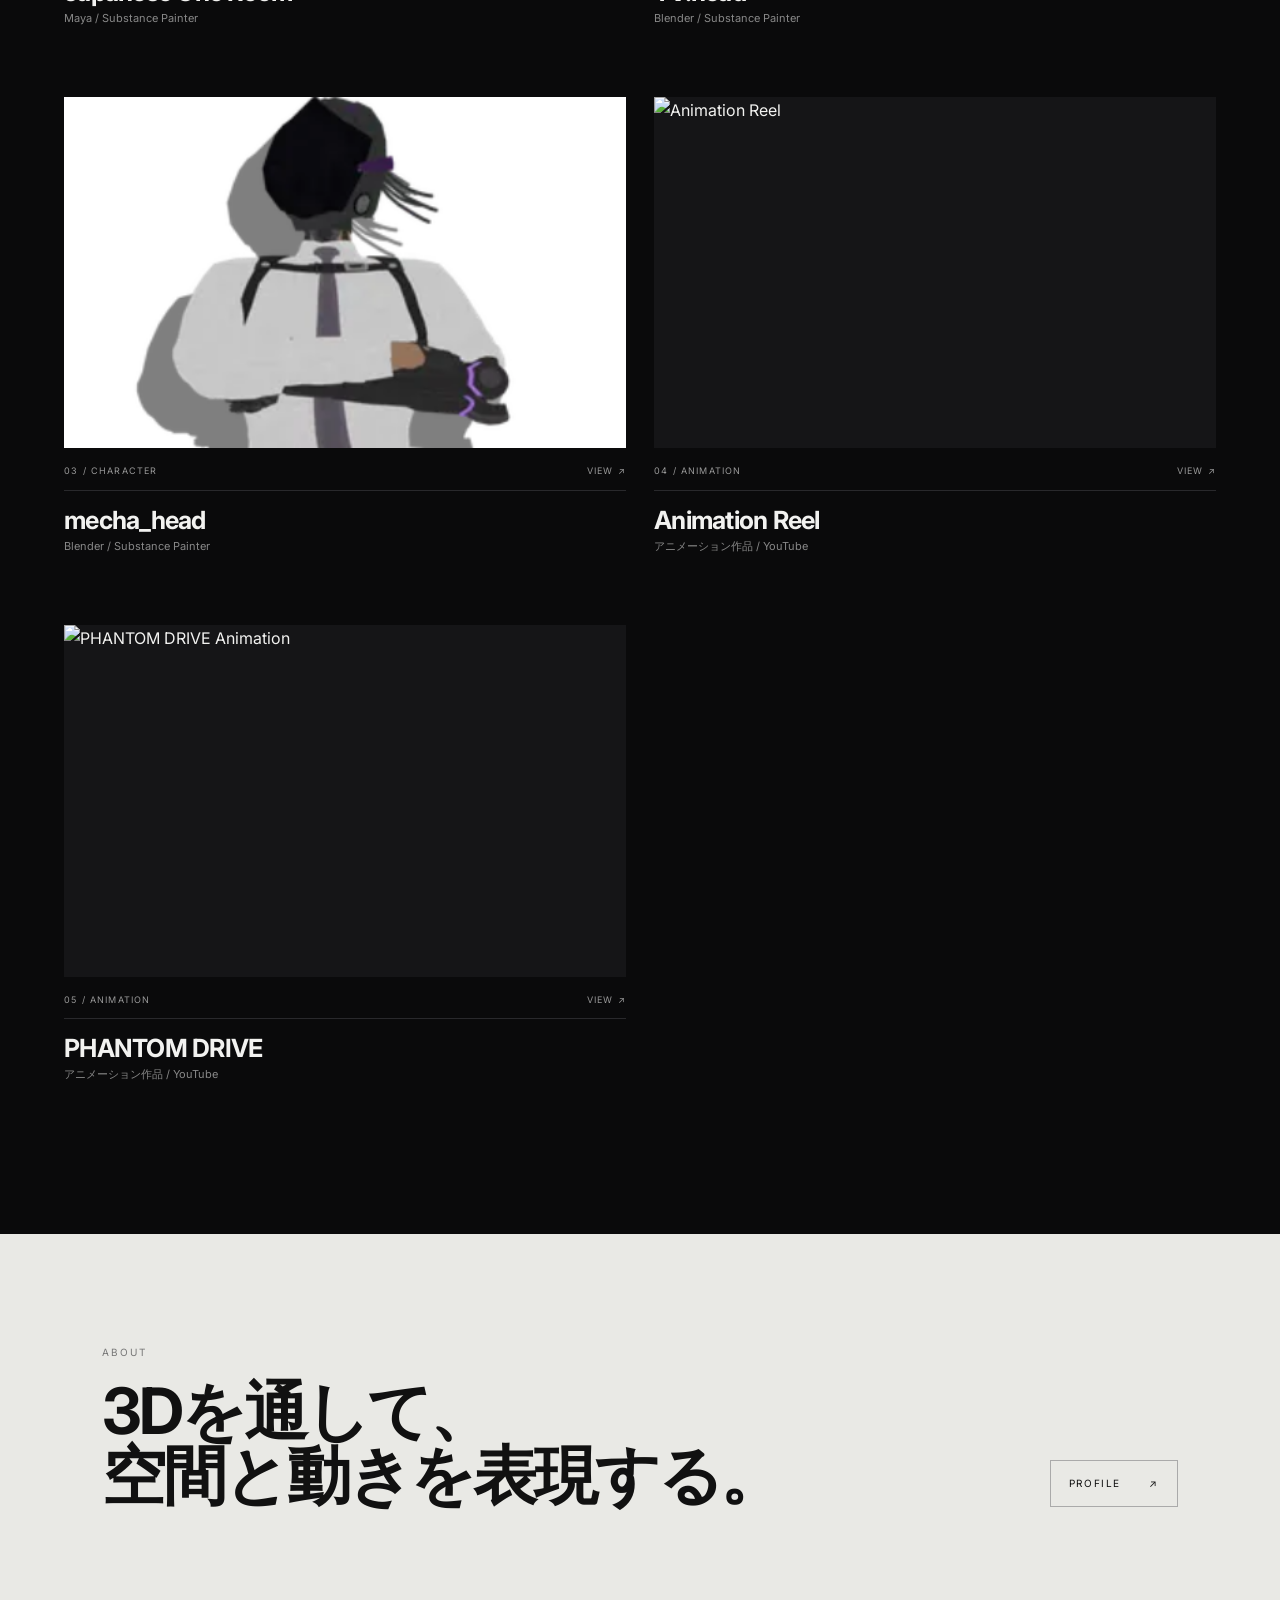
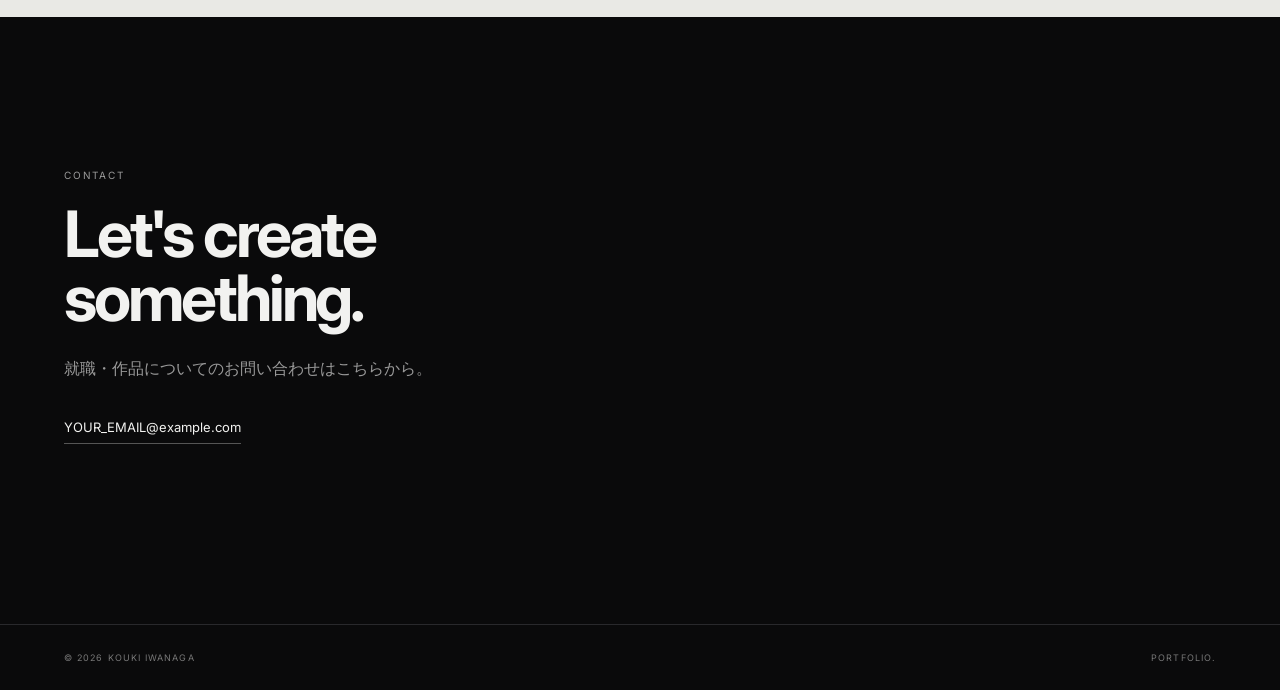
==== commit b5865529: "Update index.html" ====
--- a/index.html
+++ b/index.html
@@ -3,8 +3,14 @@
 <head>
   <meta charset="UTF-8">
   <meta name="viewport" content="width=device-width, initial-scale=1.0">
-  <meta name="description" content="3DCG / Unity / Maya Portfolio">
+
+  <meta
+    name="description"
+    content="3DCG / Unity / Maya Portfolio"
+  >
+
   <title>PORTFOLIO | 3DCG / Unity / Maya</title>
+
   <link rel="stylesheet" href="style.css">
 </head>
 
@@ -13,6 +19,7 @@
   <!-- =========================
        HEADER
   ========================== -->
+
   <header class="site-header">
 
     <a class="logo" href="index.html">
@@ -64,79 +71,140 @@
 
       <div class="hero-image">
 
-        <!-- Slide 1 : Background -->
+
+        <!-- =========================
+             Slide 1 : Background
+        ========================== -->
+
         <div class="hero-slide active">
+
           <img
             src="assets/room-render.png"
             alt="Japanese One Room"
           >
 
           <div class="hero-slide-info">
-            <span>01 / BACKGROUND</span>
-            <strong>Japanese One Room</strong>
-          </div>
-        </a>
-
-
-        <!-- Slide 2 : Character1 -->
+
+            <span>
+              01 / BACKGROUND
+            </span>
+
+            <strong>
+              Japanese One Room
+            </strong>
+
+          </div>
+
+        </div>
+
+
+        <!-- =========================
+             Slide 2 : Character1
+        ========================== -->
+
         <div class="hero-slide">
+
           <img
             src="assets/TVhead_立2.png"
-            alt="Human Character"
+            alt="TV.head"
           >
 
           <div class="hero-slide-info">
-            <span>02 / CHARACTER</span>
-            <strong>Human Character</strong>
-          </div>
-        </a>
-
-
-        <!-- Slide 3 : Character2 -->
+
+            <span>
+              02 / CHARACTER
+            </span>
+
+            <strong>
+              TV.head
+            </strong>
+
+          </div>
+
+        </div>
+
+
+        <!-- =========================
+             Slide 3 : Character2
+        ========================== -->
+
         <div class="hero-slide">
+
           <img
             src="assets/mechahead_立2.png"
-            alt="Human Character"
+            alt="mecha_head"
           >
 
           <div class="hero-slide-info">
-            <span>03 / CHARACTER</span>
-            <strong>Human Character</strong>
-          </div>
-        </a>
-
-          
-        <!-- Slide 4 : Animation1 -->
+
+            <span>
+              03 / CHARACTER
+            </span>
+
+            <strong>
+              mecha_head
+            </strong>
+
+          </div>
+
+        </div>
+
+
+        <!-- =========================
+             Slide 4 : Animation1
+        ========================== -->
+
         <div class="hero-slide">
+
           <img
-            src="assets/mechahead_立2.png"
+            src="assets/katanamoation.jpg"
             alt="Animation Reel"
           >
 
           <div class="hero-slide-info">
-            <span>04 / ANIMATION</span>
-            <strong>Animation Reel</strong>
-          </div>
-        </a>
-
-          
-        <!-- Slide 5 : Animation2 -->
+
+            <span>
+              04 / ANIMATION
+            </span>
+
+            <strong>
+              Animation Reel
+            </strong>
+
+          </div>
+
+        </div>
+
+
+        <!-- =========================
+             Slide 5 : Animation2
+        ========================== -->
+
         <div class="hero-slide">
+
           <img
-            src="assets/mechahead_立2.png"
-            alt="Animation Reel"
+            src="assets/PHANTOMDRIVE.jpg"
+            alt="PHANTOM DRIVE Animation"
           >
 
           <div class="hero-slide-info">
-            <span>05 / ANIMATION</span>
-            <strong>Animation Reel</strong>
-          </div>
-        </a>
-
-
-
-          
-        <!-- Slide indicator -->
+
+            <span>
+              05 / ANIMATION
+            </span>
+
+            <strong>
+              PHANTOM DRIVE
+            </strong>
+
+          </div>
+
+        </div>
+
+
+        <!-- =========================
+             Slide Indicator
+        ========================== -->
 
         <div class="hero-slide-counter">
 
@@ -161,6 +229,7 @@
           </span>
 
         </div>
+
 
       </div>
 
@@ -230,7 +299,6 @@
         </a>
 
 
-
         <!-- =========================
              02 TVhead
         ========================== -->
@@ -244,7 +312,7 @@
 
             <img
               src="assets/TVhead_samune.png"
-              alt="Human Character"
+              alt="TV.head"
             >
 
           </div>
@@ -266,12 +334,13 @@
           </h3>
 
           <p>
-            blender / Substance Painter
+            Blender / Substance Painter
           </p>
 
         </a>
 
-  <!-- =========================
+
+        <!-- =========================
              03 mechahead
         ========================== -->
 
@@ -284,7 +353,7 @@
 
             <img
               src="assets/mechahead_samune.png"
-              alt="Human Character"
+              alt="mecha_head"
             >
 
           </div>
@@ -306,15 +375,14 @@
           </h3>
 
           <p>
-            blender / Substance Painter
+            Blender / Substance Painter
           </p>
 
         </a>
 
 
-
-        <!-- =========================
-             04 katanamoation
+        <!-- =========================
+             04 KATANA MOTION
         ========================== -->
 
         <a
@@ -354,13 +422,8 @@
         </a>
 
 
-      </div>
-
-    </section>
-
-
-        <!-- =========================
-             05 PHANTOM/DRIVE
+        <!-- =========================
+             05 PHANTOM DRIVE
         ========================== -->
 
         <a
@@ -372,7 +435,7 @@
 
             <img
               src="assets/PHANTOMDRIVE.jpg"
-              alt="Animation Reel"
+              alt="PHANTOM DRIVE Animation"
             >
 
           </div>
@@ -390,7 +453,7 @@
           </div>
 
           <h3>
-            Animation Reel
+            PHANTOM DRIVE
           </h3>
 
           <p>
@@ -434,7 +497,6 @@
     </section>
 
 
-
     <!-- =========================
          CONTACT
     ========================== -->
@@ -469,7 +531,6 @@
   </main>
 
 
-
   <!-- =========================
        FOOTER
   ========================== -->
@@ -487,72 +548,175 @@
   </footer>
 
 
-
   <!-- =========================
        SLIDESHOW JAVASCRIPT
   ========================== -->
 
   <script>
 
+    /*
+      =================================
+      HERO SLIDESHOW SETTINGS
+      =================================
+
+      画像表示時間：3秒
+      スライド時間：0.5秒
+    */
+
     const slides =
       document.querySelectorAll(".hero-slide");
 
     const counters =
       document.querySelectorAll(".counter");
 
+
     let currentSlide = 0;
 
-    const slideDuration = 5000;
-
-
-    function showSlide(index) {
-
-      // 現在のスライドを解除
-
-      slides.forEach((slide) => {
-        slide.classList.remove("active");
+
+    // 画像を表示する時間
+    const displayTime = 3000;
+
+
+    // 画像が横に移動する時間
+    const transitionTime = 500;
+
+
+    // タイマー管理
+    let slideTimer = null;
+
+
+
+    /*
+      =================================
+      カウンター更新
+      =================================
+    */
+
+    function updateCounter(index) {
+
+      counters.forEach((counter) => {
+
+        counter.classList.remove("active");
+
       });
 
-      counters.forEach((counter) => {
-        counter.classList.remove("active");
-      });
-
-
-      // 次のスライドを表示
-
-      slides[index].classList.add("active");
-
-      counters[index].classList.add("active");
-
-
-      currentSlide = index;
+
+      if (counters[index]) {
+
+        counters[index].classList.add("active");
+
+      }
 
     }
 
 
+
+    /*
+      =================================
+      次のスライドへ
+      =================================
+    */
+
     function nextSlide() {
 
-      let next =
-        currentSlide + 1;
-
-      if (next >= slides.length) {
-        next = 0;
+      if (slides.length === 0) {
+        return;
       }
 
-      showSlide(next);
+
+      const current =
+        slides[currentSlide];
+
+
+      const nextIndex =
+        (currentSlide + 1) % slides.length;
+
+
+      const next =
+        slides[nextIndex];
+
+
+      /*
+        現在の画像を右へ
+      */
+
+      current.classList.remove("active");
+
+      current.classList.add("leaving");
+
+
+      /*
+        次の画像を左から中央へ
+      */
+
+      next.classList.remove("leaving");
+
+      next.classList.add("active");
+
+
+      /*
+        カウンター変更
+      */
+
+      updateCounter(nextIndex);
+
+
+      /*
+        現在のスライド番号を更新
+      */
+
+      currentSlide = nextIndex;
+
+
+      /*
+        0.5秒後に
+        前の画像を完全にリセット
+      */
+
+      setTimeout(() => {
+
+        current.classList.remove("leaving");
+
+      }, transitionTime);
+
+
+      /*
+        次のスライドまで
+        3秒待つ
+      */
+
+      startTimer();
 
     }
 
 
-    // 5秒ごとに切り替え
-
-    setInterval(
-      nextSlide,
-      slideDuration
-    );
-
-
-    // カウンターをクリックして切り替え
+
+    /*
+      =================================
+      タイマー開始
+      =================================
+    */
+
+    function startTimer() {
+
+      clearTimeout(slideTimer);
+
+
+      slideTimer = setTimeout(() => {
+
+        nextSlide();
+
+      }, displayTime);
+
+    }
+
+
+
+    /*
+      =================================
+      カウンタークリック
+      =================================
+    */
 
     counters.forEach(
       (counter, index) => {
@@ -561,7 +725,74 @@
           "click",
           () => {
 
-            showSlide(index);
+            /*
+              同じ画像をクリックした場合
+              何もしない
+            */
+
+            if (index === currentSlide) {
+              return;
+            }
+
+
+            const current =
+              slides[currentSlide];
+
+
+            const next =
+              slides[index];
+
+
+            /*
+              現在の画像を右へ
+            */
+
+            current.classList.remove("active");
+
+            current.classList.add("leaving");
+
+
+            /*
+              選択した画像を左から表示
+            */
+
+            next.classList.remove("leaving");
+
+            next.classList.add("active");
+
+
+            /*
+              カウンター変更
+            */
+
+            updateCounter(index);
+
+
+            /*
+              現在位置を変更
+            */
+
+            currentSlide = index;
+
+
+            /*
+              0.5秒後に
+              前の画像をリセット
+            */
+
+            setTimeout(() => {
+
+              current.classList.remove("leaving");
+
+            }, transitionTime);
+
+
+            /*
+              クリック後も
+              3秒表示してから次へ
+            */
+
+            startTimer();
 
           }
         );
@@ -569,6 +800,31 @@
       }
     );
 
+
+
+    /*
+      =================================
+      初期設定
+      =================================
+    */
+
+    if (slides.length > 0) {
+
+      /*
+        最初の画像を表示
+      */
+
+      slides[0].classList.add("active");
+
+
+      /*
+        最初の画像を3秒表示
+      */
+
+      startTimer();
+
+    }
+
   </script>
 
 
--- a/style.css
+++ b/style.css
@@ -64,3 +64,67 @@
   footer{padding:20px;gap:15px;font-size:8px}
   .inner-page{padding:65px 20px 100px}.detail-info,.profile-layout{grid-template-columns:1fr;gap:30px;padding:55px 0 75px}.spec-grid{grid-template-columns:1fr}.page-title{margin-bottom:45px}
 }
+
+/* =================================
+   HERO SLIDESHOW
+================================= */
+
+.hero-image {
+  position: relative;
+  height: 100%;
+  min-height: 650px;
+  overflow: hidden;
+}
+
+
+/* すべてのスライドを同じ場所に重ねる */
+
+.hero-slide {
+  position: absolute;
+
+  top: 0;
+  left: 0;
+
+  width: 100%;
+  height: 100%;
+
+  /* 次の画像は左側に待機 */
+  transform: translateX(-100%);
+
+  z-index: 1;
+
+  transition: transform 0.5s ease-in-out;
+}
+
+
+/* 現在表示している画像 */
+
+.hero-slide.active {
+  transform: translateX(0);
+
+  z-index: 2;
+}
+
+
+/* 今まで表示していた画像を右へ流す */
+
+.hero-slide.leaving {
+  transform: translateX(100%);
+
+  z-index: 3;
+}
+
+
+/* 画像 */
+
+.hero-slide img {
+  width: 100%;
+  height: 100%;
+
+  object-fit: cover;
+  object-position: center;
+
+  display: block;
+
+  filter: saturate(.82);
+}
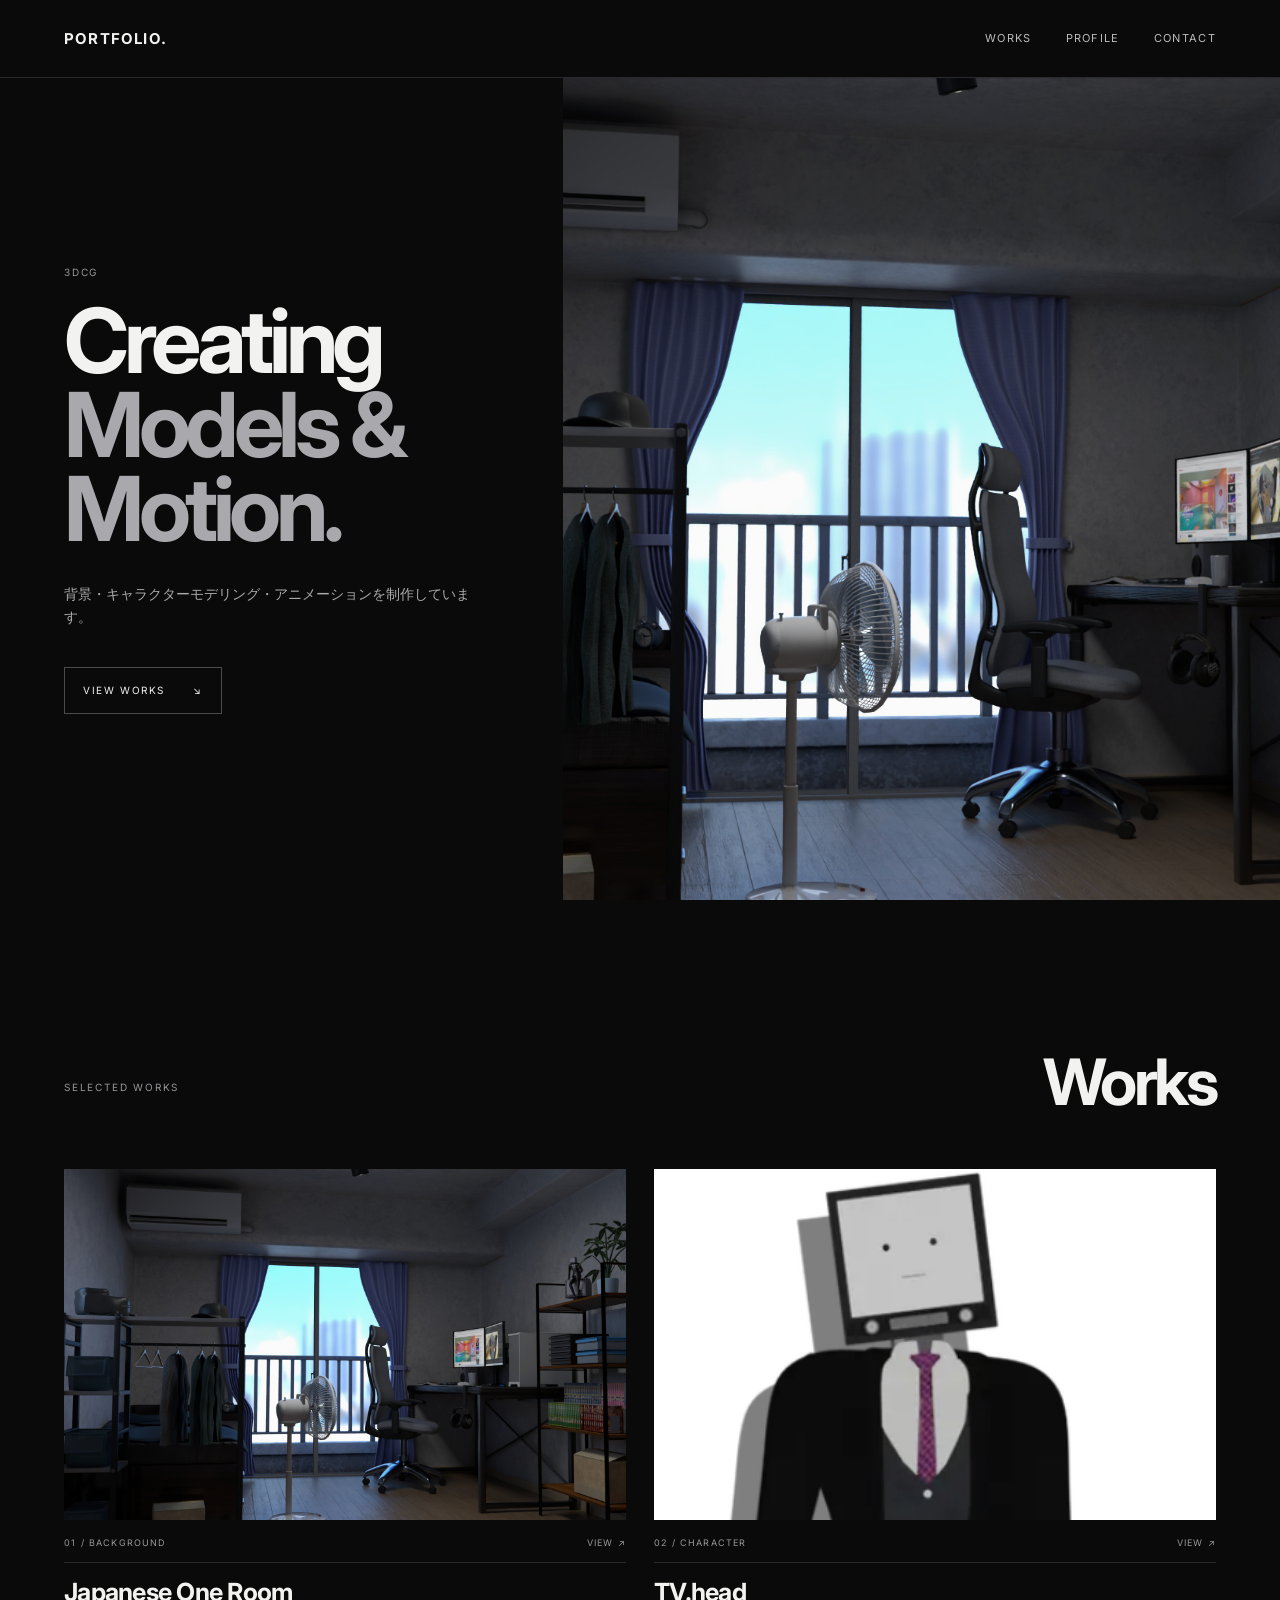
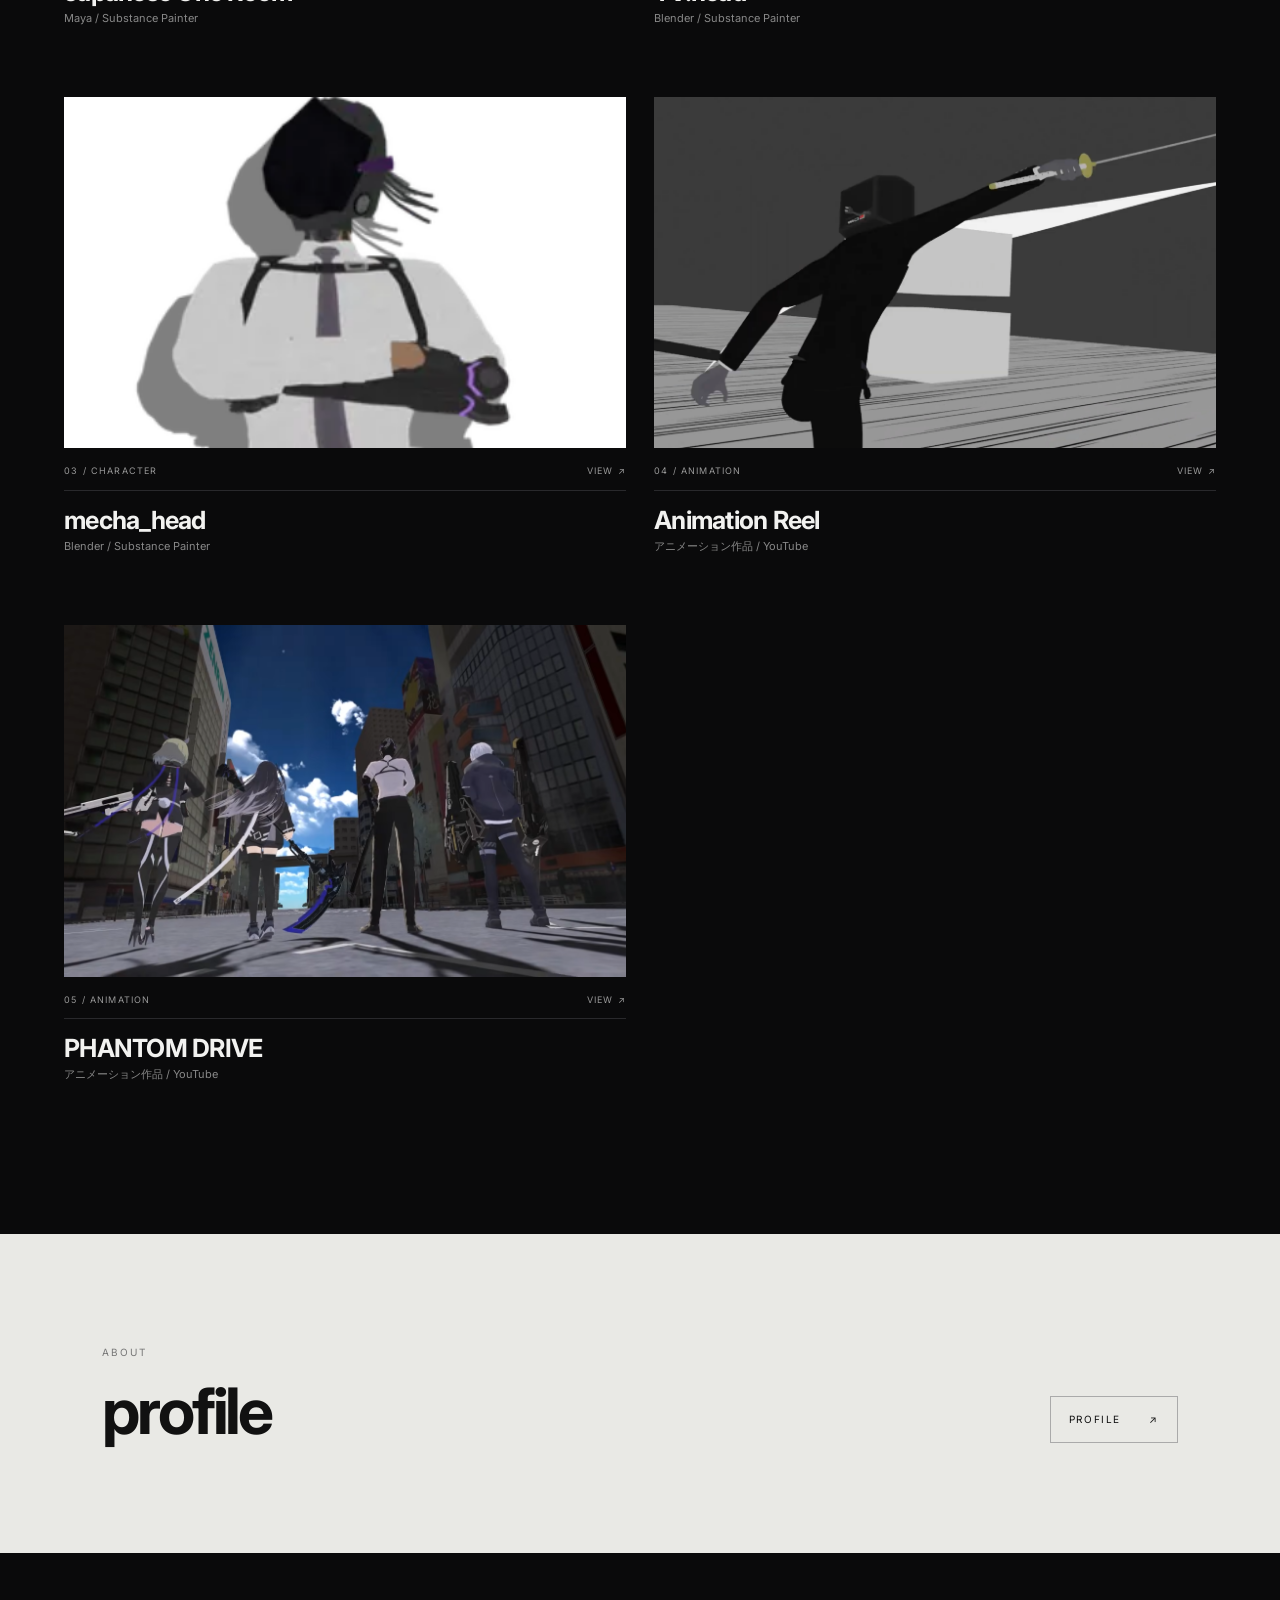
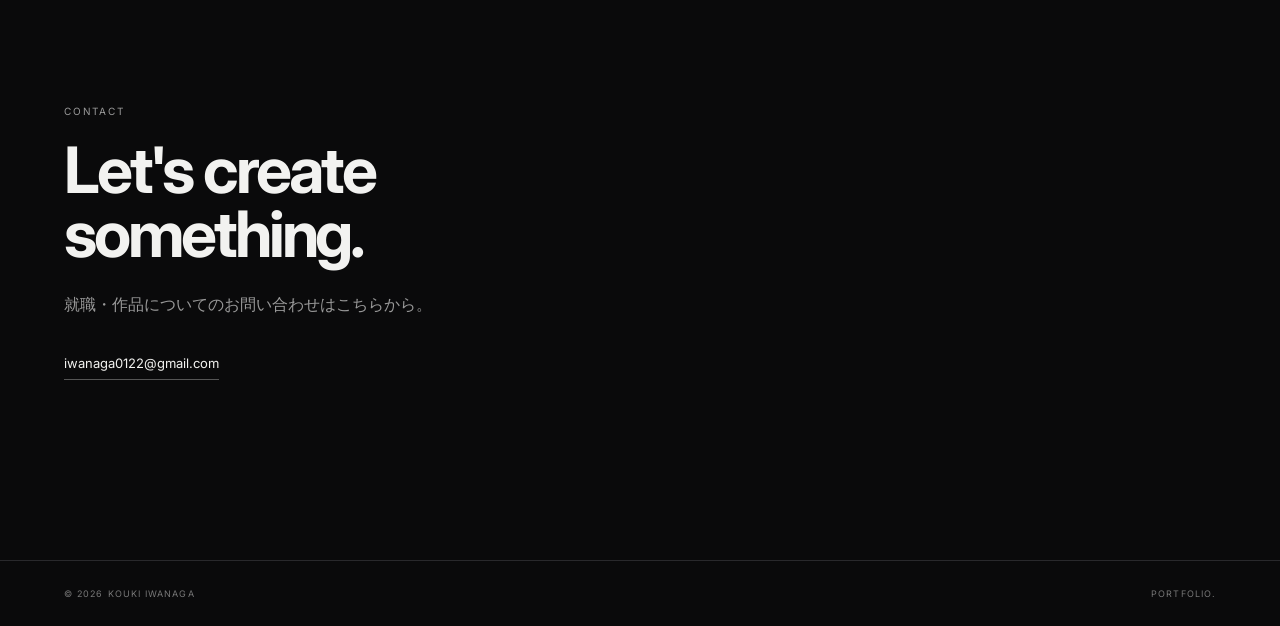
==== commit a13243fc: "Update index.html" ====
--- a/index.html
+++ b/index.html
@@ -157,7 +157,7 @@
         <div class="hero-slide">
 
           <img
-            src="assets/katanamoation.jpg"
+            src="assets/katanamoation.png"
             alt="Animation Reel"
           >
 
@@ -183,7 +183,7 @@
         <div class="hero-slide">
 
           <img
-            src="assets/PHANTOMDRIVE.jpg"
+            src="assets/PHANTOMDRIVE_hero.png"
             alt="PHANTOM DRIVE Animation"
           >
 
@@ -393,8 +393,8 @@
           <div class="thumb">
 
             <img
-              src="assets/katanamoation.jpg"
-              alt="Animation Reel"
+              src="assets/katanamoation.png"
+              alt="katanamoation Reel"
             >
 
           </div>
@@ -434,7 +434,7 @@
           <div class="thumb">
 
             <img
-              src="assets/PHANTOMDRIVE.jpg"
+              src="assets/PHANTOMDRIVE.png"
               alt="PHANTOM DRIVE Animation"
             >
 
@@ -481,8 +481,7 @@
         </p>
 
         <h2>
-          3Dを通して、<br>
-          空間と動きを表現する。
+          profile
         </h2>
 
       </div>
@@ -523,7 +522,7 @@
         class="contact-link"
         href="mailto:YOUR_EMAIL@example.com"
       >
-        YOUR_EMAIL@example.com
+        iwanaga0122@gmail.com
       </a>
 
     </section>
@@ -578,7 +577,7 @@
 
 
     // 画像が横に移動する時間
-    const transitionTime = 500;
+    const transitionTime = 1000;
 
 
     // タイマー管理
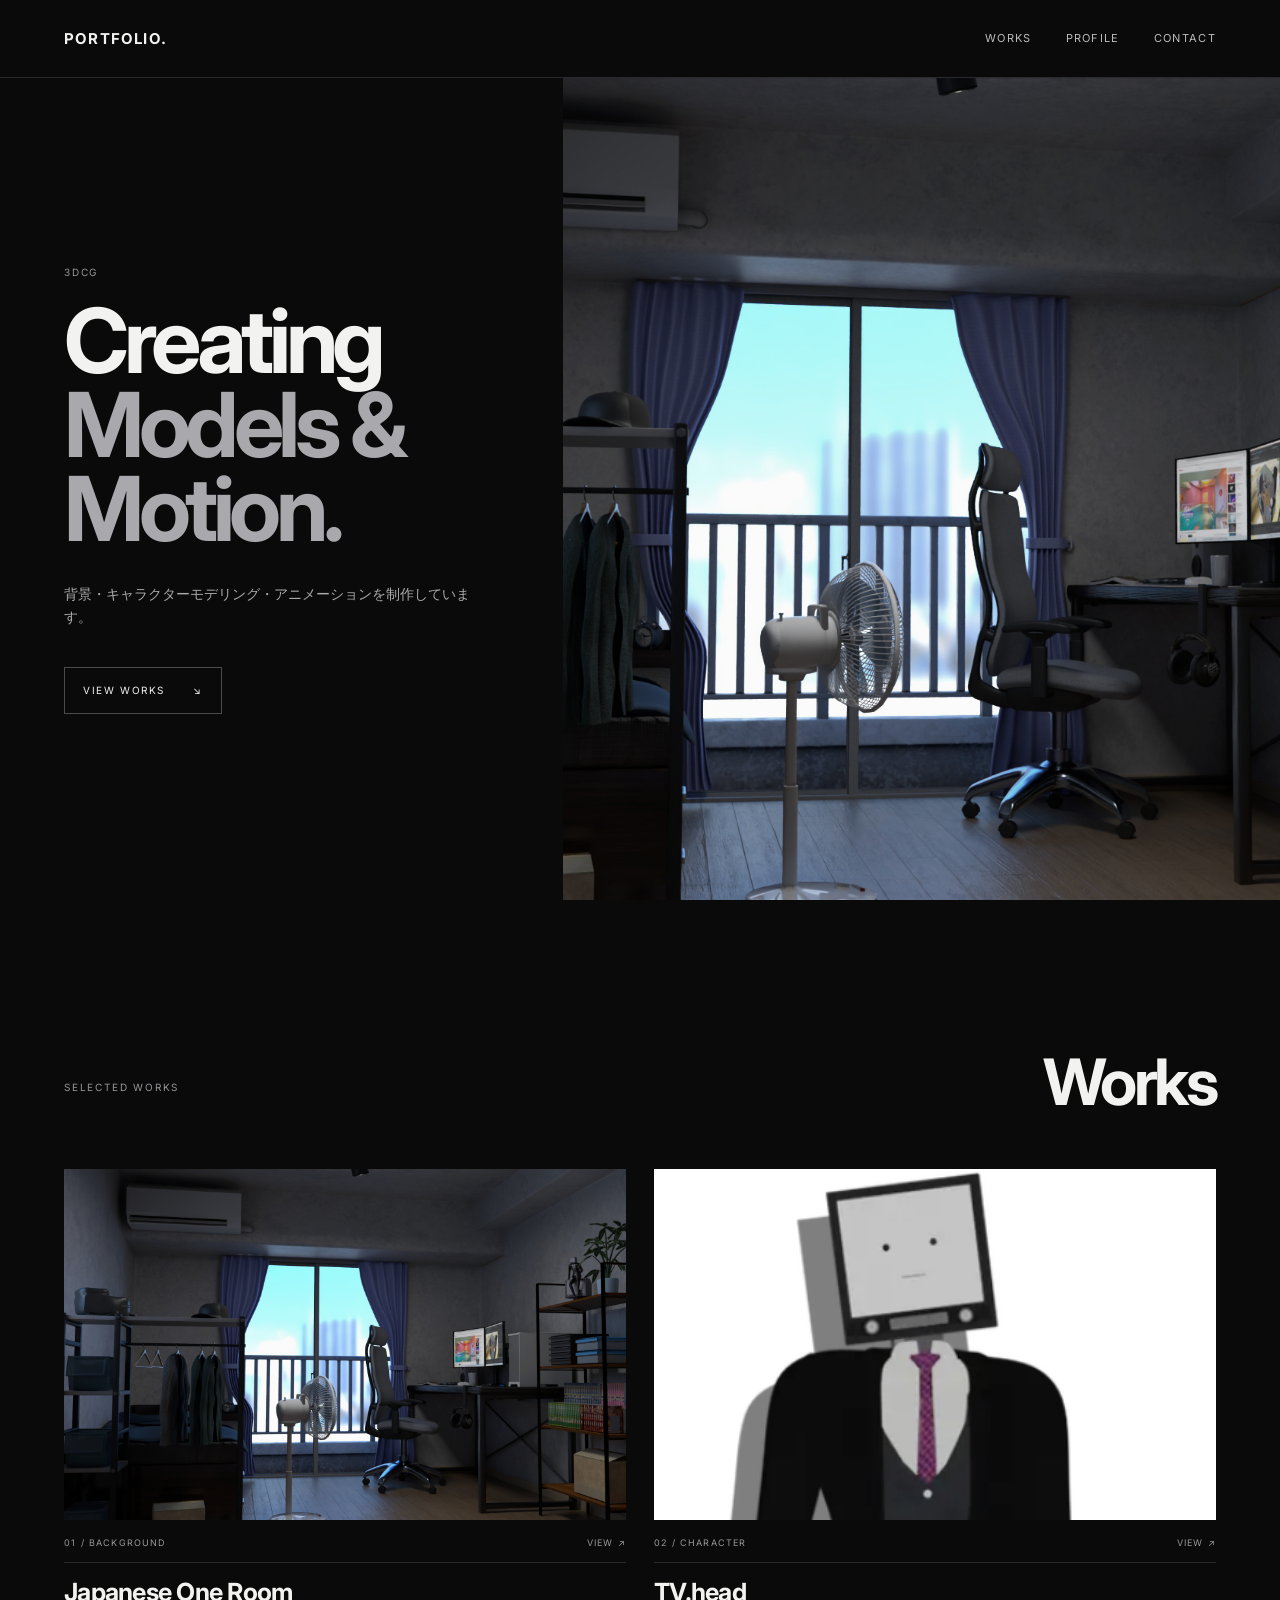
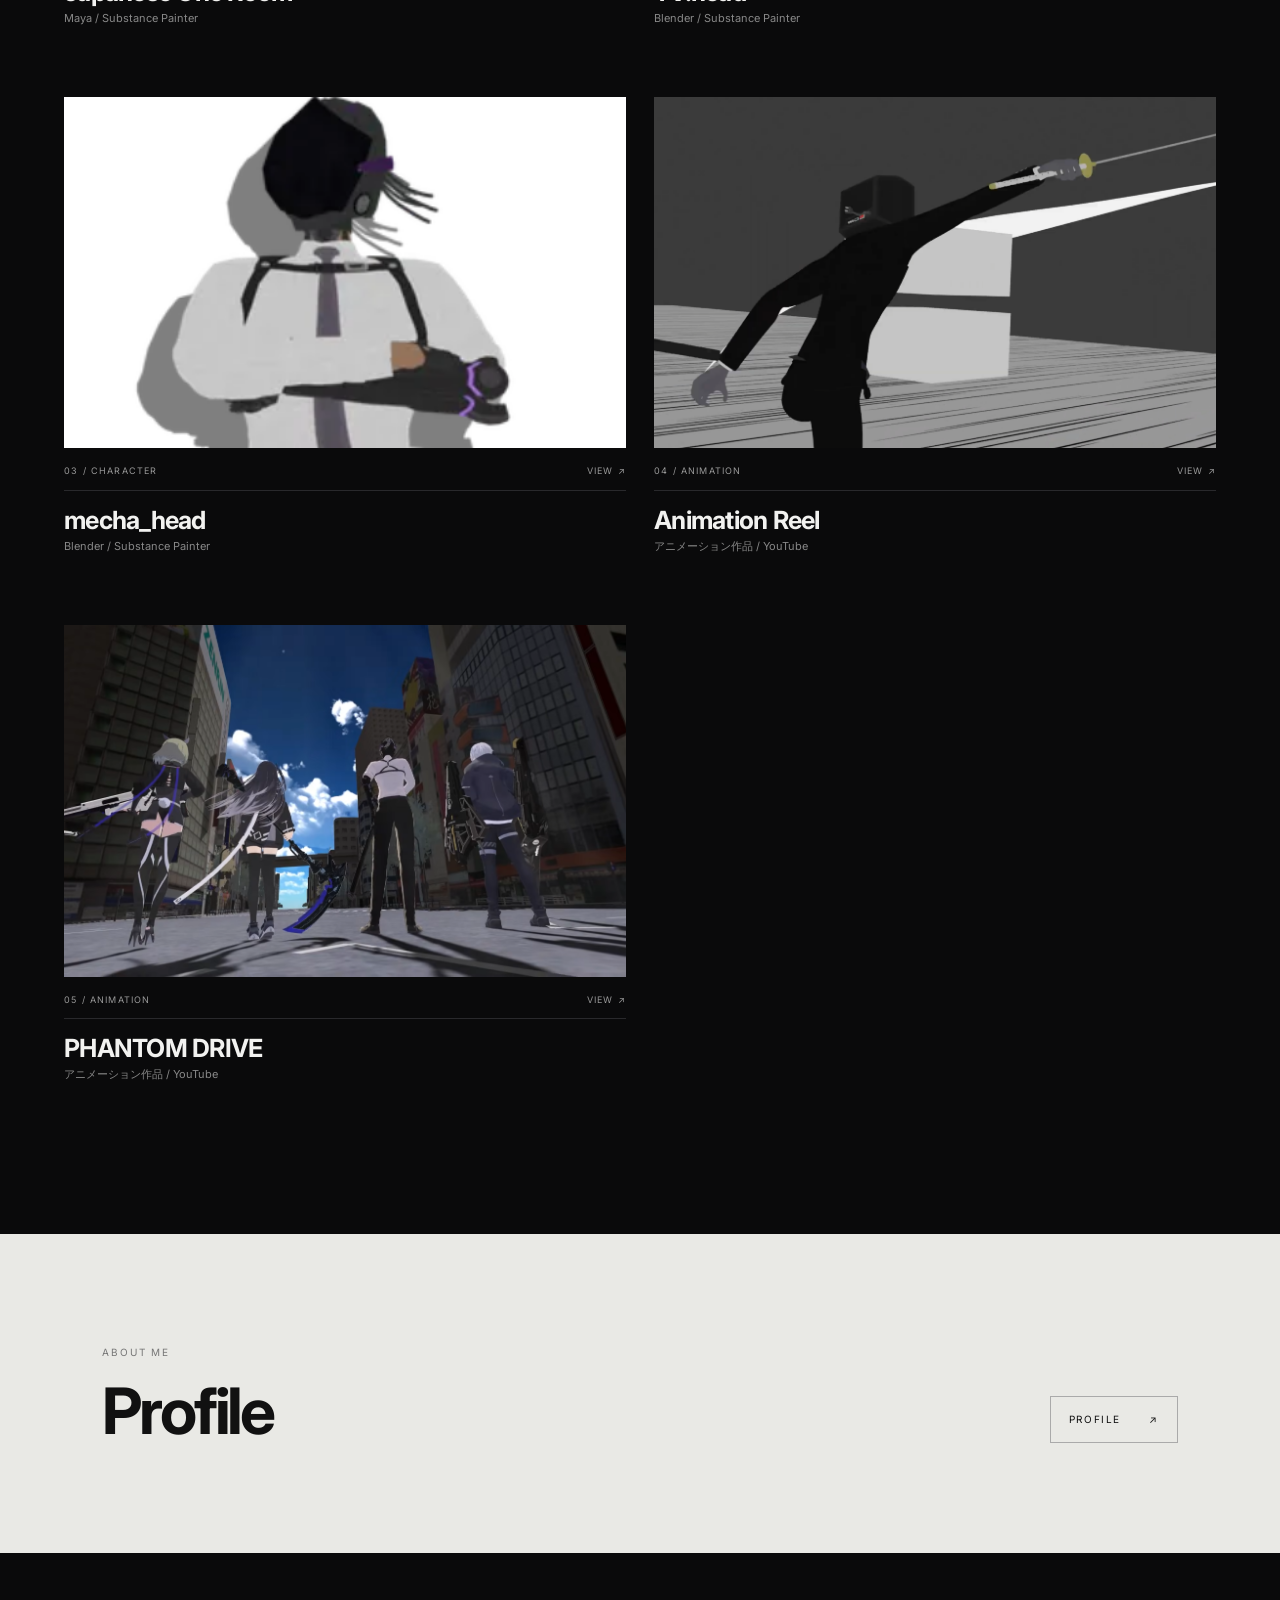
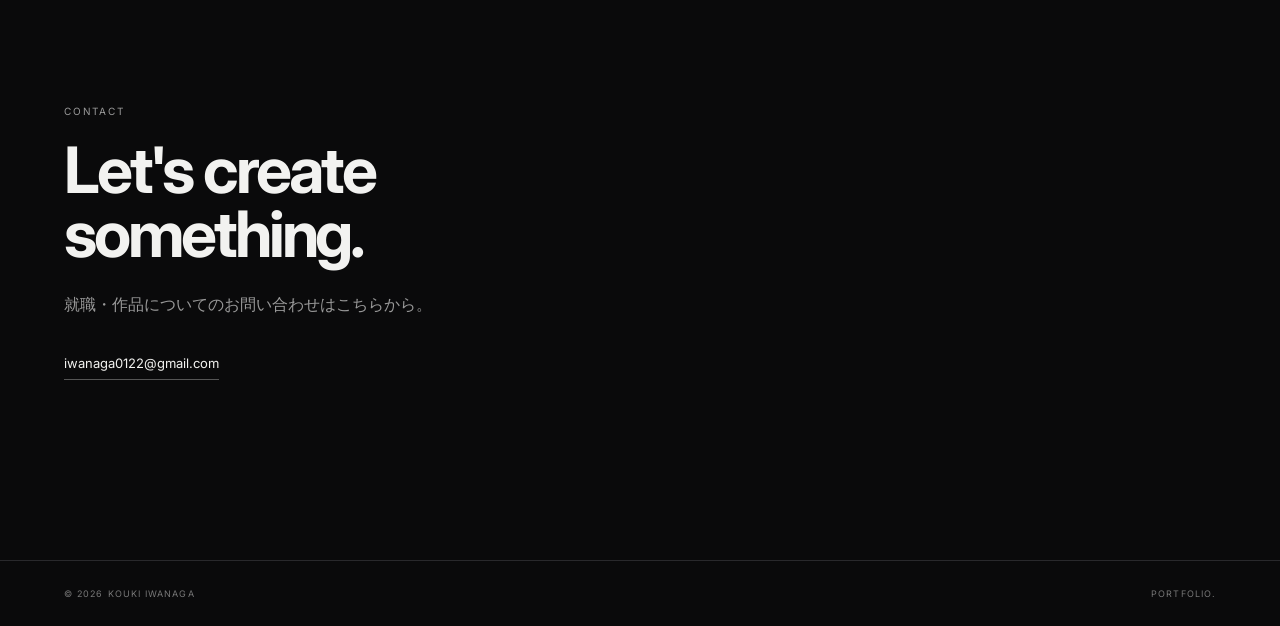
==== commit 6c71dbce: "Update text in index.html for clarity" ====
--- a/index.html
+++ b/index.html
@@ -387,7 +387,7 @@
 
         <a
           class="work-card"
-          href="works/katanamoation.html"
+          href="works/katanamotion.html"
         >
 
           <div class="thumb">
@@ -477,11 +477,11 @@
       <div>
 
         <p class="eyebrow">
-          ABOUT
+          ABOUT ME
         </p>
 
         <h2>
-          profile
+          Profile
         </h2>
 
       </div>
--- a/style.css
+++ b/style.css
@@ -44,7 +44,8 @@
 
 .inner-page{max-width:var(--max);margin:auto;padding:100px 5vw 150px}
 .page-title{margin-bottom:65px}.page-title h1{font-size:clamp(60px,9vw,130px)}
-.detail-image{width:100%;display:block;max-height:80vh;object-fit:contain;background:#101012}
+.detail-image{width:100%;display:block;max-height:80vh;object-fit:contain;background:#101012;margin-bottom:50px;}
+.detail-image2{width:100%;display:block;max-height:80vh;object-fit:contain;background:#101012}
 .detail-info{display:grid;grid-template-columns:1fr 1fr;gap:70px;padding:90px 0 55px;border-bottom:1px solid var(--line)}
 .detail-info h2{font-size:42px}.detail-info p{color:#aaa;max-width:580px}
 .spec-grid{display:grid;grid-template-columns:repeat(3,1fr);gap:1px;background:var(--line);margin-top:1px}
@@ -128,3 +129,291 @@
 
   filter: saturate(.82);
 }
+
+
+/* =========================================
+   TEXTURE / UV
+========================================= */
+
+.texture-section {
+  margin-top: 100px;
+  padding-top: 90px;
+  border-top: 1px solid var(--line);
+}
+
+
+/* 見出し */
+.texture-section .section-heading {
+  display: block;
+  margin-bottom: 35px;
+}
+
+.texture-section .section-heading .eyebrow {
+  margin-bottom: 18px;
+}
+
+.texture-section .section-heading h2 {
+  margin: 0;
+  font-size: clamp(42px, 5vw, 72px);
+  line-height: 1;
+  letter-spacing: -0.05em;
+}
+
+
+/* UV画像3枚 */
+.texture-grid {
+  display: grid !important;
+  grid-template-columns: repeat(3, minmax(0, 1fr)) !important;
+  gap: 24px;
+  width: 100%;
+}
+
+.texture-item {
+  min-width: 0;
+  width: 100%;
+  position: relative;
+  z-index: 1;
+}
+
+.texture-item h3 {
+  margin: 0 0 10px;
+  font-size: 15px;
+  font-weight: 500;
+  line-height: 1.3;
+}
+
+.texture-item img {
+  width: 100%;
+  height: auto;
+  aspect-ratio: 1 / 1;
+  object-fit: cover;
+  display: block;
+  background: #151517;
+  transition: transform 0.35s ease;
+}
+
+
+/* ホバーで1.5倍 */
+.texture-item:hover {
+  z-index: 10;
+}
+
+.texture-item:hover img {
+  transform: scale(1.5);
+}
+
+
+/* =========================================
+   MOBILE
+========================================= */
+
+@media(max-width:800px) {
+
+  .texture-grid {
+    grid-template-columns: repeat(2, minmax(0, 1fr)) !important;
+    gap: 30px 15px;
+  }
+}
+
+@media(max-width:500px) {
+
+  .texture-grid {
+    grid-template-columns: 1fr !important;
+  }
+}
+
+/* =========================================
+   CHARACTER SHEET
+========================================= */
+
+.character-sheet-section {
+  margin-top: 100px;
+  padding-top: 90px;
+  border-top: 1px solid var(--line);
+}
+
+.character-sheet-section .section-heading {
+  display: block;
+  margin-bottom: 35px;
+}
+
+.character-sheet-section .section-heading h2 {
+  margin-top: 10px;
+  font-size: clamp(36px, 4vw, 60px);
+}
+
+
+/* 三面図1枚 */
+.character-sheet-single {
+  width: 100%;
+  display: flex;
+  justify-content: center;
+}
+
+
+/* TVhead_3men.png */
+.character-sheet-single img {
+  display: block;
+
+  width: 100%;
+  max-width: 1100px;
+
+  height: auto;
+
+  object-fit: contain;
+
+  background: transparent;
+}
+
+
+/* =========================================
+   MOBILE
+========================================= */
+
+@media(max-width:800px) {
+
+  .character-sheet-section {
+    margin-top: 80px;
+    padding-top: 60px;
+  }
+
+  .character-sheet-single img {
+    width: 100%;
+    max-width: none;
+  }
+}
+
+/* =========================
+   PROFILE SECTION TITLE
+========================= */
+
+.profile-section-title {
+  font-size: clamp(48px, 6vw, 82px);
+  line-height: 1;
+  letter-spacing: -0.05em;
+  margin: 12px 0 45px;
+}
+
+
+/* =========================
+   PROFILE / CAREER
+========================= */
+
+.profile-history {
+  border-top: 1px solid var(--line);
+  padding: 90px 0 0;
+  margin-top: 30px;
+}
+
+.profile-history .eyebrow {
+  margin-bottom: 0;
+}
+
+.history-list {
+  margin-top: 20px;
+}
+
+.history-item {
+  display: grid;
+  grid-template-columns: 180px 1fr;
+  gap: 50px;
+  padding: 30px 0;
+  border-bottom: 1px solid var(--line);
+}
+
+.history-year {
+  font-size: 11px;
+  letter-spacing: .08em;
+  color: #888;
+  padding-top: 5px;
+}
+
+.history-content h3 {
+  margin: 0;
+  font-size: 18px;
+  font-weight: 500;
+  line-height: 1.5;
+}
+
+
+/* =========================
+   PROFILE / HOBBY
+========================= */
+
+.profile-hobby {
+  border-top: 1px solid var(--line);
+  padding: 90px 0 100px;
+  margin-top: 30px;
+}
+
+.profile-hobby .profile-section-title {
+  margin-bottom: 45px;
+}
+
+.hobby-layout {
+  display: grid;
+  grid-template-columns: 1fr 1fr;
+  gap: 8vw;
+}
+
+.hobby-text h3 {
+  font-size: 20px;
+  font-weight: 500;
+  margin: 0 0 10px;
+}
+
+.hobby-text p {
+  color: #999;
+  font-size: 12px;
+  margin: 0 0 35px;
+  max-width: 600px;
+}
+
+
+/* =========================
+   SKILLS
+========================= */
+
+.skills .profile-section-title {
+  margin-bottom: 45px;
+}
+
+
+/* =========================
+   MOBILE
+========================= */
+
+@media(max-width:800px) {
+
+  .profile-section-title {
+    font-size: clamp(44px, 12vw, 64px);
+    margin-bottom: 35px;
+  }
+
+  .profile-history {
+    padding-top: 65px;
+  }
+
+  .history-item {
+    grid-template-columns: 1fr;
+    gap: 8px;
+    padding: 25px 0;
+  }
+
+  .history-year {
+    padding-top: 0;
+  }
+
+  .history-content h3 {
+    font-size: 16px;
+  }
+
+  .profile-hobby {
+    padding: 65px 0 75px;
+  }
+
+  .hobby-layout {
+    grid-template-columns: 1fr;
+    gap: 35px;
+  }
+}
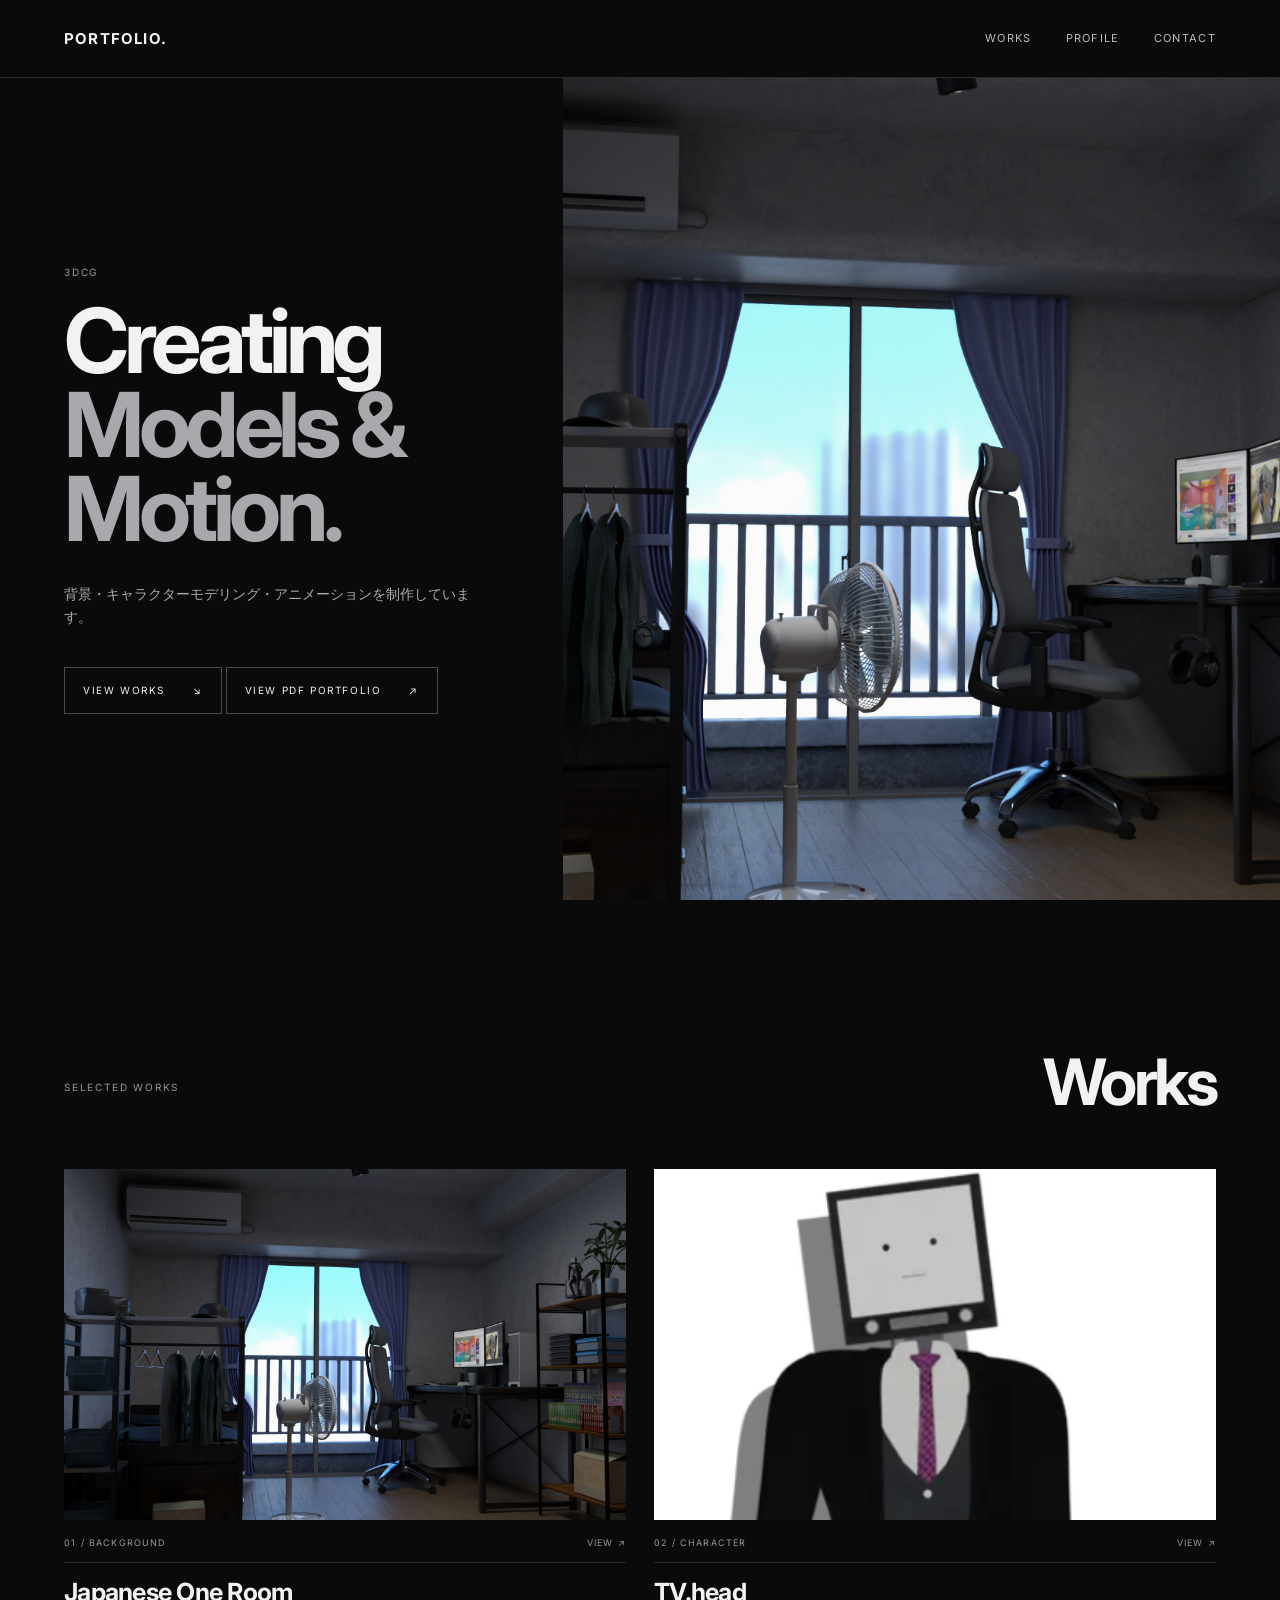
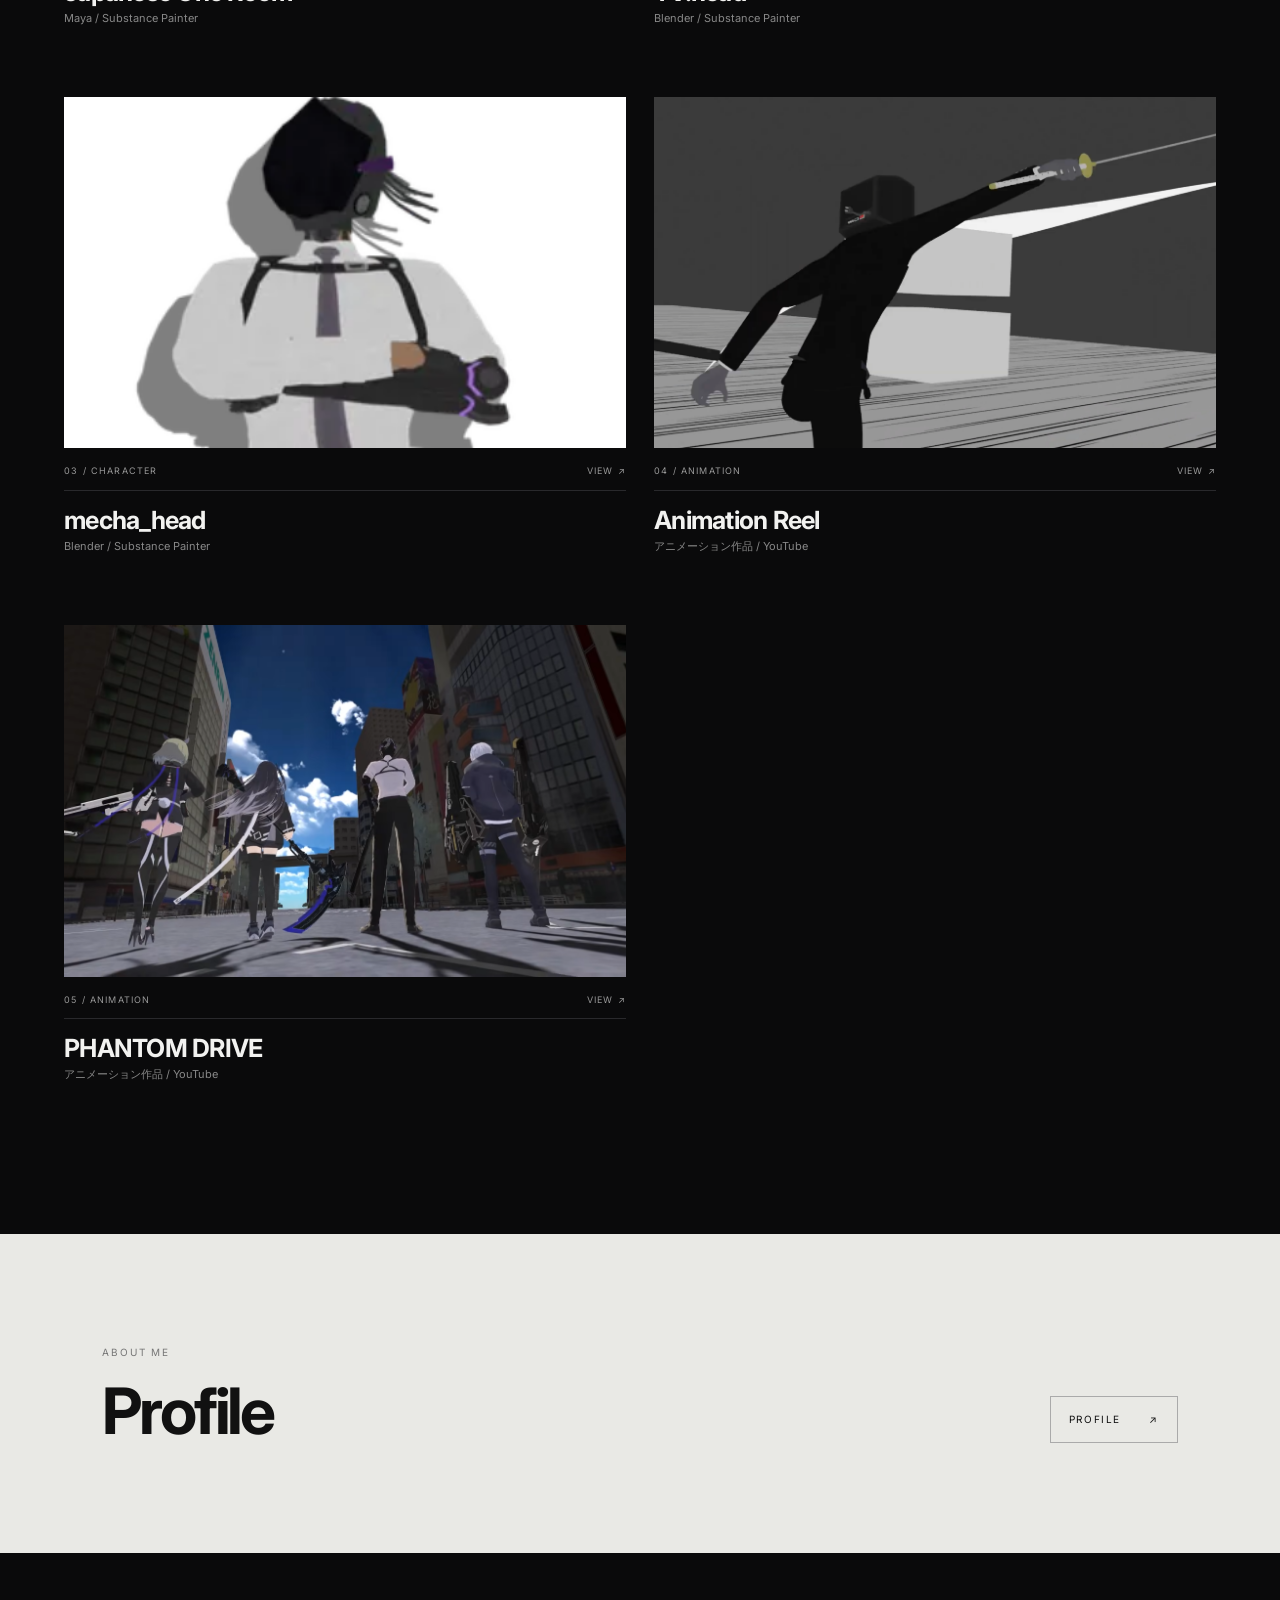
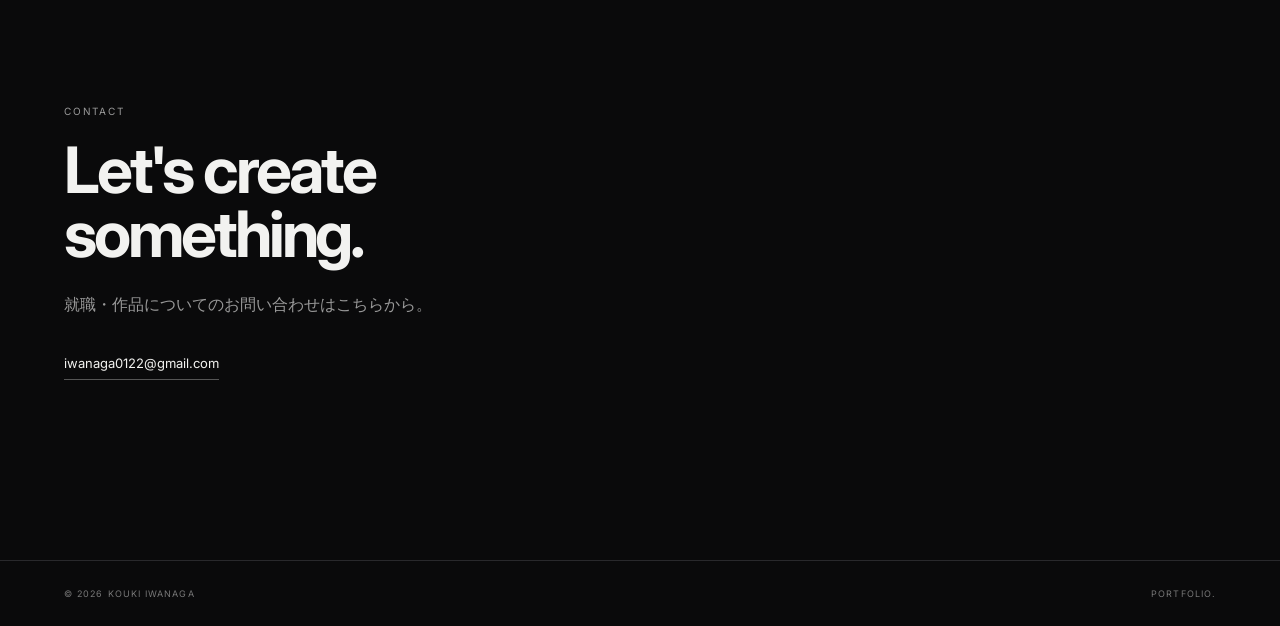
==== commit b25521cb: "Update index.html" ====
--- a/index.html
+++ b/index.html
@@ -61,7 +61,16 @@
         <a class="button" href="#works">
           VIEW WORKS <span>↘</span>
         </a>
-
+        
+        <a
+          href="assets/portfolio.pdf"
+          class="button"
+          target="_blank"
+          rel="noopener noreferrer"
+        >
+          VIEW PDF PORTFOLIO <span>↗</span>
+        </a>
+        
       </div>
 
 
